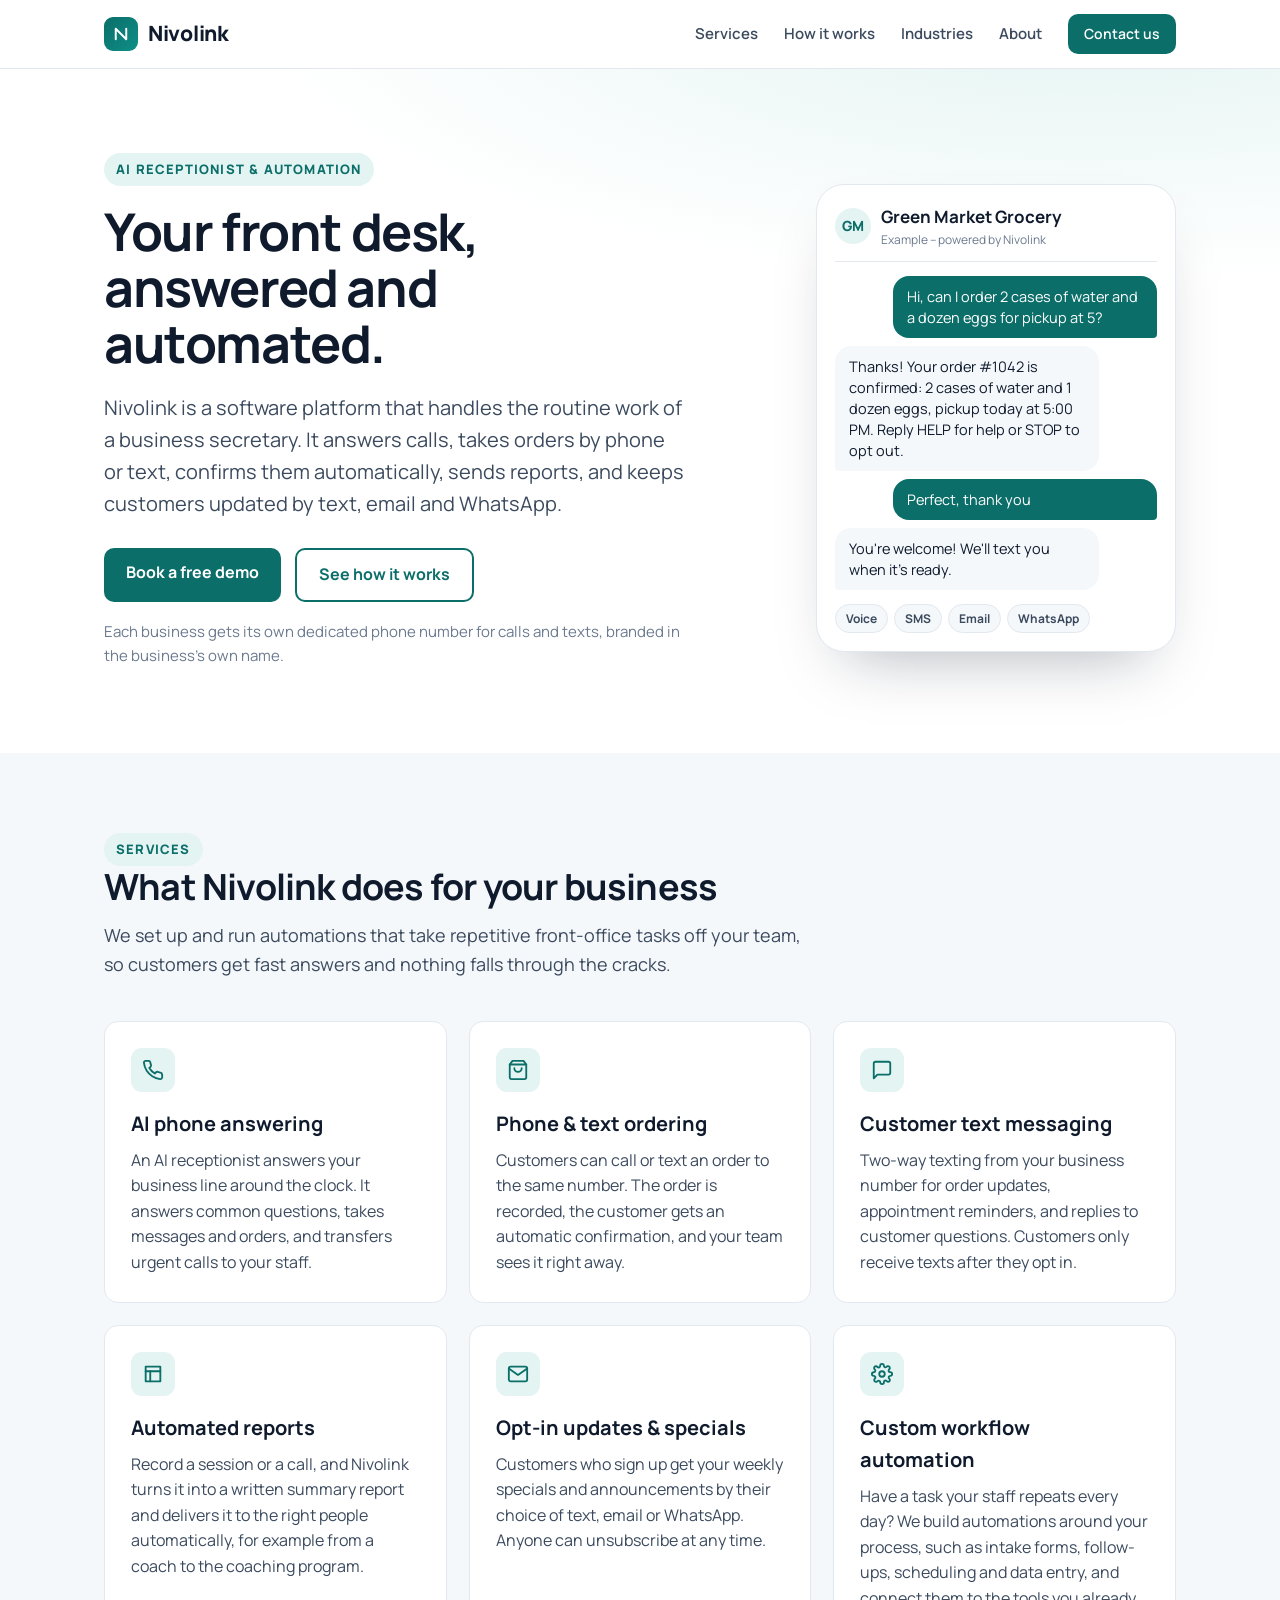
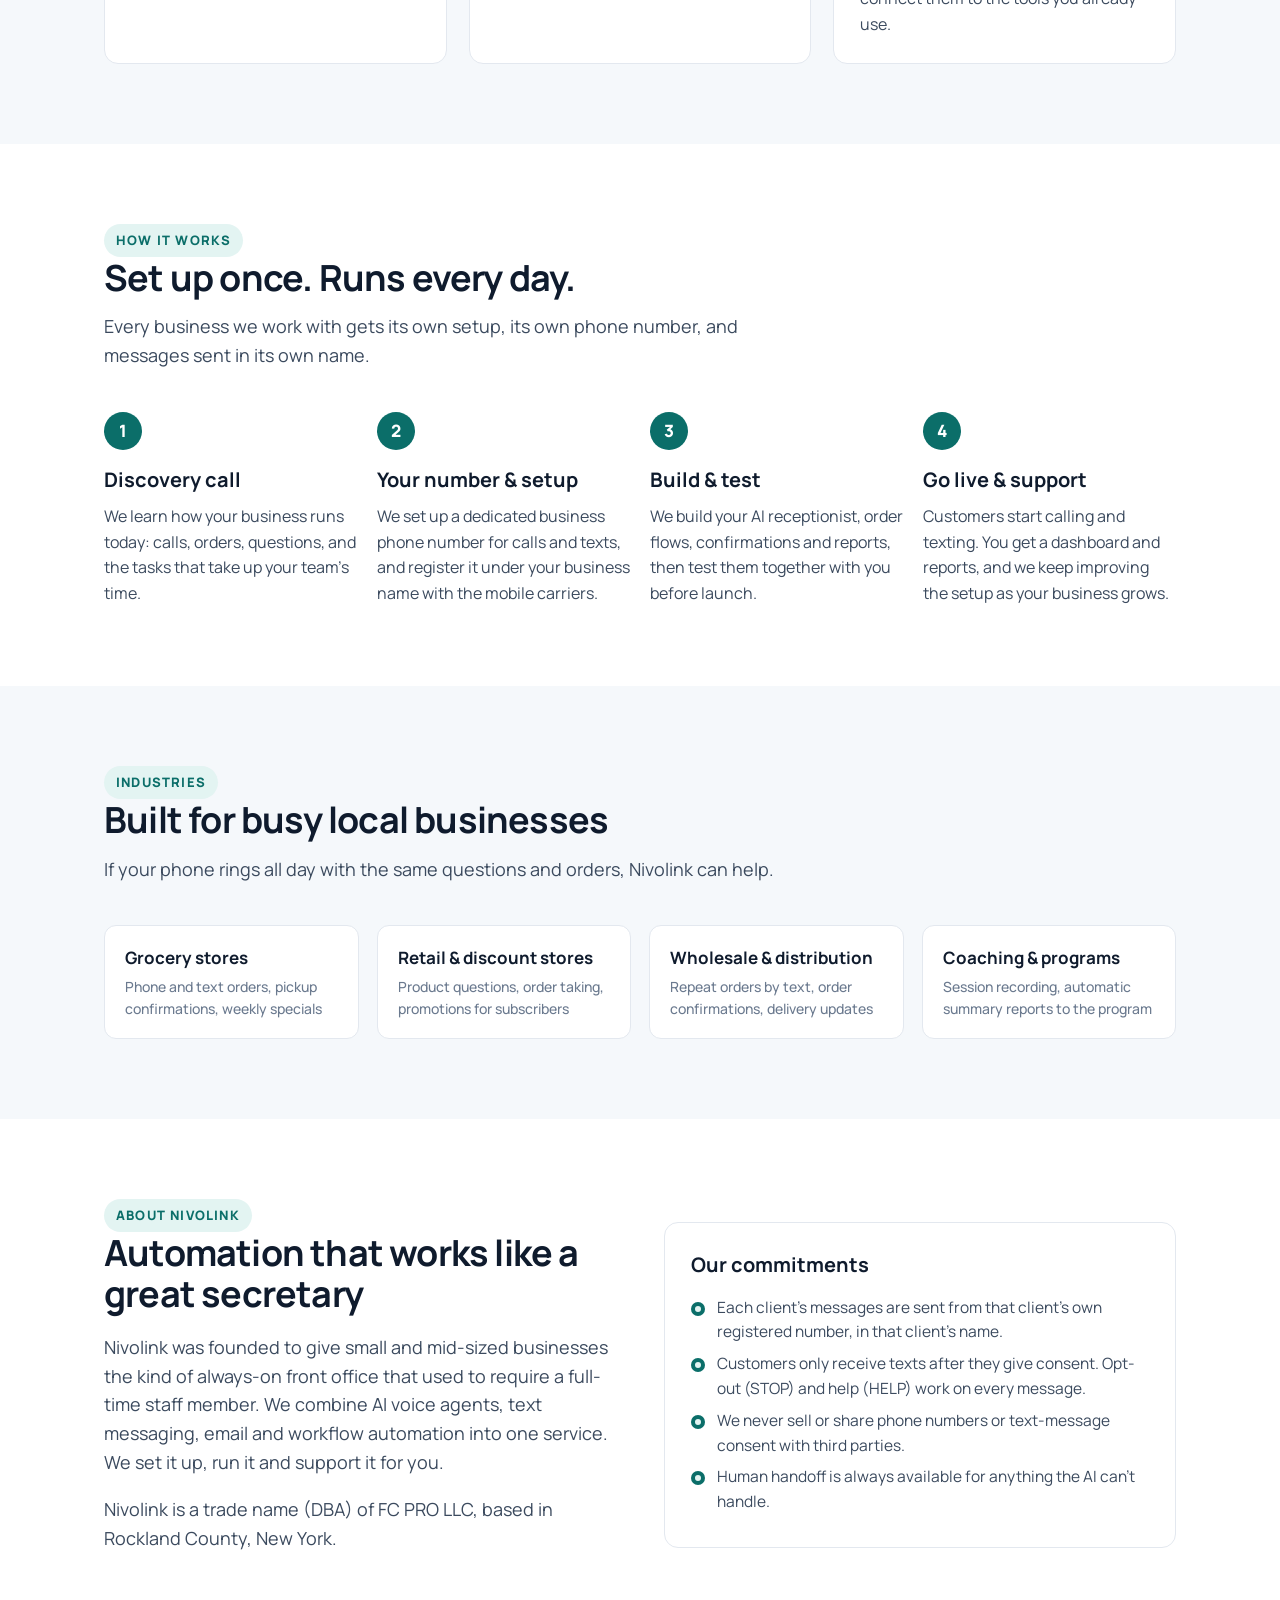
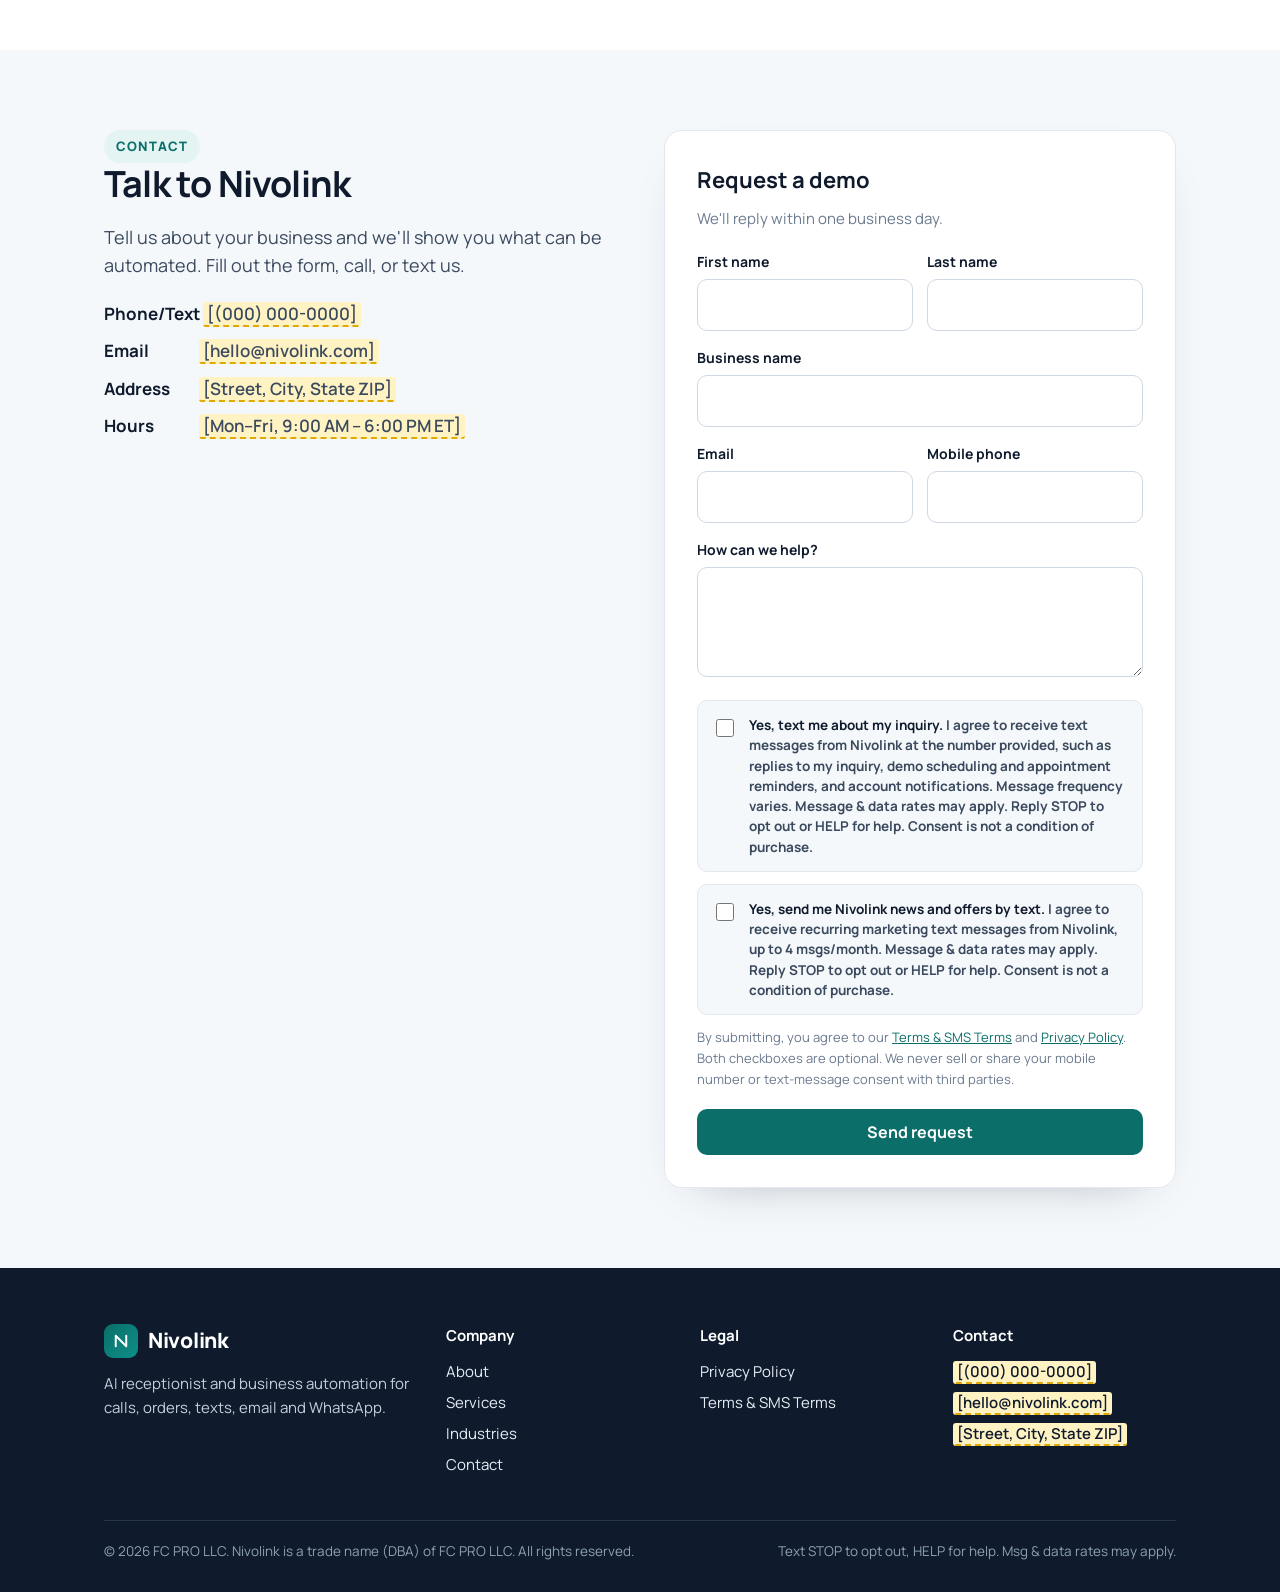
==== index.html @ d1e4249a "Add files via upload" ====
<!DOCTYPE html>
<html lang="en">
<head>
<meta charset="utf-8">
<meta name="viewport" content="width=device-width, initial-scale=1">
<title>Nivolink – AI Receptionist &amp; Business Automation</title>
<meta name="description" content="Nivolink gives businesses an AI receptionist and automation platform that answers calls, takes orders by phone and text, sends confirmations and reports, and delivers opt-in updates by SMS, email and WhatsApp.">
<link rel="preconnect" href="https://fonts.googleapis.com">
<link rel="preconnect" href="https://fonts.gstatic.com" crossorigin>
<link href="https://fonts.googleapis.com/css2?family=Manrope:wght@400;500;600;700;800&display=swap" rel="stylesheet">
<link rel="stylesheet" href="styles.css">
</head>
<body>

<header class="site">
  <div class="wrap">
    <a class="logo" href="index.html">
      <span class="logo-mark"><svg width="18" height="18" viewBox="0 0 24 24" fill="none" stroke="#fff" stroke-width="2.6" stroke-linecap="round" stroke-linejoin="round"><path d="M5 19V5l14 14V5"/></svg></span>
      Nivolink
    </a>
    <nav class="main">
      <a href="#services">Services</a>
      <a href="#how">How it works</a>
      <a href="#industries">Industries</a>
      <a href="#about">About</a>
      <a href="#contact" class="btn small">Contact us</a>
    </nav>
  </div>
</header>

<!-- HERO -->
<section class="hero">
  <div class="wrap hero-grid">
    <div>
      <span class="eyebrow">AI receptionist &amp; automation</span>
      <h1>Your front desk, answered and automated.</h1>
      <p class="lead">Nivolink is a software platform that handles the routine work of a business secretary. It answers calls, takes orders by phone or text, confirms them automatically, sends reports, and keeps customers updated by text, email and WhatsApp.</p>
      <div class="cta">
        <a href="#contact" class="btn">Book a free demo</a>
        <a href="#how" class="btn ghost">See how it works</a>
      </div>
      <p class="hero-note">Each business gets its own dedicated phone number for calls and texts, branded in the business's own name.</p>
    </div>
    <div class="phone" aria-label="Example of an automated order conversation">
      <div class="phone-top">
        <div class="avatar">GM</div>
        <div><b>Green Market Grocery</b><small>Example – powered by Nivolink</small></div>
      </div>
      <div class="bubble out">Hi, can I order 2 cases of water and a dozen eggs for pickup at 5?</div>
      <div class="bubble in">Thanks! Your order #1042 is confirmed: 2 cases of water and 1 dozen eggs, pickup today at 5:00 PM. Reply HELP for help or STOP to opt out.</div>
      <div class="bubble out">Perfect, thank you</div>
      <div class="bubble in">You're welcome! We'll text you when it's ready.</div>
      <div class="chan"><span>Voice</span><span>SMS</span><span>Email</span><span>WhatsApp</span></div>
    </div>
  </div>
</section>

<!-- SERVICES -->
<section id="services" class="soft">
  <div class="wrap">
    <div class="section-head">
      <span class="eyebrow">Services</span>
      <h2>What Nivolink does for your business</h2>
      <p>We set up and run automations that take repetitive front-office tasks off your team, so customers get fast answers and nothing falls through the cracks.</p>
    </div>
    <div class="grid-3">
      <div class="card">
        <div class="icon"><svg viewBox="0 0 24 24"><path d="M22 16.9v3a2 2 0 0 1-2.2 2 19.8 19.8 0 0 1-8.6-3.1 19.5 19.5 0 0 1-6-6A19.8 19.8 0 0 1 2.1 4.2 2 2 0 0 1 4.1 2h3a2 2 0 0 1 2 1.7c.1.9.4 1.8.7 2.7a2 2 0 0 1-.5 2.1L8 9.8a16 16 0 0 0 6 6l1.3-1.3a2 2 0 0 1 2.1-.4c.9.3 1.8.6 2.7.7a2 2 0 0 1 1.7 2z"/></svg></div>
        <h3>AI phone answering</h3>
        <p>An AI receptionist answers your business line around the clock. It answers common questions, takes messages and orders, and transfers urgent calls to your staff.</p>
      </div>
      <div class="card">
        <div class="icon"><svg viewBox="0 0 24 24"><path d="M6 2 3 6v14a2 2 0 0 0 2 2h14a2 2 0 0 0 2-2V6l-3-4z"/><path d="M3 6h18"/><path d="M16 10a4 4 0 0 1-8 0"/></svg></div>
        <h3>Phone &amp; text ordering</h3>
        <p>Customers can call or text an order to the same number. The order is recorded, the customer gets an automatic confirmation, and your team sees it right away.</p>
      </div>
      <div class="card">
        <div class="icon"><svg viewBox="0 0 24 24"><path d="M21 15a2 2 0 0 1-2 2H7l-4 4V5a2 2 0 0 1 2-2h14a2 2 0 0 1 2 2z"/></svg></div>
        <h3>Customer text messaging</h3>
        <p>Two-way texting from your business number for order updates, appointment reminders, and replies to customer questions. Customers only receive texts after they opt in.</p>
      </div>
      <div class="card">
        <div class="icon"><svg viewBox="0 0 24 24"><path d="M4 4h16v16H4z"/><path d="M4 9h16"/><path d="M9 20V9"/></svg></div>
        <h3>Automated reports</h3>
        <p>Record a session or a call, and Nivolink turns it into a written summary report and delivers it to the right people automatically, for example from a coach to the coaching program.</p>
      </div>
      <div class="card">
        <div class="icon"><svg viewBox="0 0 24 24"><path d="M4 4h16c1.1 0 2 .9 2 2v12c0 1.1-.9 2-2 2H4c-1.1 0-2-.9-2-2V6c0-1.1.9-2 2-2z"/><path d="m22 6-10 7L2 6"/></svg></div>
        <h3>Opt-in updates &amp; specials</h3>
        <p>Customers who sign up get your weekly specials and announcements by their choice of text, email or WhatsApp. Anyone can unsubscribe at any time.</p>
      </div>
      <div class="card">
        <div class="icon"><svg viewBox="0 0 24 24"><circle cx="12" cy="12" r="3"/><path d="M19.4 15a1.7 1.7 0 0 0 .3 1.8l.1.1a2 2 0 1 1-2.8 2.8l-.1-.1a1.7 1.7 0 0 0-1.8-.3 1.7 1.7 0 0 0-1 1.5V21a2 2 0 1 1-4 0v-.1a1.7 1.7 0 0 0-1.1-1.5 1.7 1.7 0 0 0-1.8.3l-.1.1a2 2 0 1 1-2.8-2.8l.1-.1a1.7 1.7 0 0 0 .3-1.8 1.7 1.7 0 0 0-1.5-1H3a2 2 0 1 1 0-4h.1a1.7 1.7 0 0 0 1.5-1.1 1.7 1.7 0 0 0-.3-1.8l-.1-.1a2 2 0 1 1 2.8-2.8l.1.1a1.7 1.7 0 0 0 1.8.3H9a1.7 1.7 0 0 0 1-1.5V3a2 2 0 1 1 4 0v.1a1.7 1.7 0 0 0 1 1.5 1.7 1.7 0 0 0 1.8-.3l.1-.1a2 2 0 1 1 2.8 2.8l-.1.1a1.7 1.7 0 0 0-.3 1.8V9a1.7 1.7 0 0 0 1.5 1H21a2 2 0 1 1 0 4h-.1a1.7 1.7 0 0 0-1.5 1z"/></svg></div>
        <h3>Custom workflow automation</h3>
        <p>Have a task your staff repeats every day? We build automations around your process, such as intake forms, follow-ups, scheduling and data entry, and connect them to the tools you already use.</p>
      </div>
    </div>
  </div>
</section>

<!-- HOW IT WORKS -->
<section id="how">
  <div class="wrap">
    <div class="section-head">
      <span class="eyebrow">How it works</span>
      <h2>Set up once. Runs every day.</h2>
      <p>Every business we work with gets its own setup, its own phone number, and messages sent in its own name.</p>
    </div>
    <div class="steps">
      <div class="step"><h3>Discovery call</h3><p>We learn how your business runs today: calls, orders, questions, and the tasks that take up your team's time.</p></div>
      <div class="step"><h3>Your number &amp; setup</h3><p>We set up a dedicated business phone number for calls and texts, and register it under your business name with the mobile carriers.</p></div>
      <div class="step"><h3>Build &amp; test</h3><p>We build your AI receptionist, order flows, confirmations and reports, then test them together with you before launch.</p></div>
      <div class="step"><h3>Go live &amp; support</h3><p>Customers start calling and texting. You get a dashboard and reports, and we keep improving the setup as your business grows.</p></div>
    </div>
  </div>
</section>

<!-- INDUSTRIES -->
<section id="industries" class="soft">
  <div class="wrap">
    <div class="section-head">
      <span class="eyebrow">Industries</span>
      <h2>Built for busy local businesses</h2>
      <p>If your phone rings all day with the same questions and orders, Nivolink can help.</p>
    </div>
    <div class="grid-4">
      <div class="tag">Grocery stores<small>Phone and text orders, pickup confirmations, weekly specials</small></div>
      <div class="tag">Retail &amp; discount stores<small>Product questions, order taking, promotions for subscribers</small></div>
      <div class="tag">Wholesale &amp; distribution<small>Repeat orders by text, order confirmations, delivery updates</small></div>
      <div class="tag">Coaching &amp; programs<small>Session recording, automatic summary reports to the program</small></div>
    </div>
  </div>
</section>

<!-- ABOUT -->
<section id="about">
  <div class="wrap grid-2" style="align-items:center;gap:48px">
    <div>
      <span class="eyebrow">About Nivolink</span>
      <h2>Automation that works like a great secretary</h2>
      <p style="color:var(--ink-2);font-size:18px">Nivolink was founded to give small and mid-sized businesses the kind of always-on front office that used to require a full-time staff member. We combine AI voice agents, text messaging, email and workflow automation into one service. We set it up, run it and support it for you.</p>
      <p style="color:var(--ink-2);font-size:18px">Nivolink is a trade name (DBA) of FC PRO LLC, based in Rockland County, New York.</p>
    </div>
    <div class="card">
      <h3>Our commitments</h3>
      <ul class="checks">
        <li>Each client's messages are sent from that client's own registered number, in that client's name.</li>
        <li>Customers only receive texts after they give consent. Opt-out (STOP) and help (HELP) work on every message.</li>
        <li>We never sell or share phone numbers or text-message consent with third parties.</li>
        <li>Human handoff is always available for anything the AI can't handle.</li>
      </ul>
    </div>
  </div>
</section>

<!-- CONTACT + SMS OPT-IN -->
<section id="contact" class="soft">
  <div class="wrap grid-2" style="gap:48px">
    <div>
      <span class="eyebrow">Contact</span>
      <h2>Talk to Nivolink</h2>
      <p style="color:var(--ink-2);font-size:18px">Tell us about your business and we'll show you what can be automated. Fill out the form, call, or text us.</p>
      <ul class="contact-list">
        <li><b>Phone/Text</b> <span class="ph">[(000) 000-0000]</span></li>
        <li><b>Email</b> <span class="ph">[hello@nivolink.com]</span></li>
        <li><b>Address</b> <span class="ph">[Street, City, State ZIP]</span></li>
        <li><b>Hours</b> <span class="ph">[Mon–Fri, 9:00 AM – 6:00 PM ET]</span></li>
      </ul>
    </div>

    <div class="form-box">
      <h3 style="font-size:22px">Request a demo</h3>
      <p style="color:var(--muted);margin:0 0 20px;font-size:15px">We'll reply within one business day.</p>
      <!-- Connect this form to your backend (e.g. Twilio/your CRM). Store: name, phone, email, both checkbox values, timestamp, IP and page URL as proof of consent. -->
      <form id="contact-form" novalidate>
        <div class="row-2">
          <div class="field"><label for="fname">First name</label><input id="fname" type="text" autocomplete="given-name" required></div>
          <div class="field"><label for="lname">Last name</label><input id="lname" type="text" autocomplete="family-name" required></div>
        </div>
        <div class="field"><label for="company">Business name</label><input id="company" type="text" autocomplete="organization"></div>
        <div class="row-2">
          <div class="field"><label for="email">Email</label><input id="email" type="email" autocomplete="email" required></div>
          <div class="field"><label for="phone">Mobile phone</label><input id="phone" type="tel" autocomplete="tel"></div>
        </div>
        <div class="field"><label for="msg">How can we help?</label><textarea id="msg"></textarea></div>

        <label class="consent">
          <input type="checkbox" id="sms-service" name="sms_service">
          <span><strong>Yes, text me about my inquiry.</strong> I agree to receive text messages from Nivolink at the number provided, such as replies to my inquiry, demo scheduling and appointment reminders, and account notifications. Message frequency varies. Message &amp; data rates may apply. Reply STOP to opt out or HELP for help. Consent is not a condition of purchase.</span>
        </label>
        <label class="consent">
          <input type="checkbox" id="sms-marketing" name="sms_marketing">
          <span><strong>Yes, send me Nivolink news and offers by text.</strong> I agree to receive recurring marketing text messages from Nivolink, up to 4 msgs/month. Message &amp; data rates may apply. Reply STOP to opt out or HELP for help. Consent is not a condition of purchase.</span>
        </label>

        <p class="fineprint">By submitting, you agree to our <a href="terms.html">Terms &amp; SMS Terms</a> and <a href="privacy.html">Privacy Policy</a>. Both checkboxes are optional. We never sell or share your mobile number or text-message consent with third parties.</p>
        <button class="btn" type="submit" style="width:100%;margin-top:6px">Send request</button>
        <div class="thanks" id="thanks">Thank you! We received your request and will be in touch within one business day.</div>
      </form>
    </div>
  </div>
</section>

<footer class="site">
  <div class="wrap">
    <div class="foot-grid">
      <div>
        <a class="logo" href="index.html" style="color:#fff">
          <span class="logo-mark"><svg width="18" height="18" viewBox="0 0 24 24" fill="none" stroke="#fff" stroke-width="2.6" stroke-linecap="round" stroke-linejoin="round"><path d="M5 19V5l14 14V5"/></svg></span>Nivolink</a>
        <p style="margin-top:14px">AI receptionist and business automation for calls, orders, texts, email and WhatsApp.</p>
      </div>
      <div><h4>Company</h4><ul><li><a href="#about">About</a></li><li><a href="#services">Services</a></li><li><a href="#industries">Industries</a></li><li><a href="#contact">Contact</a></li></ul></div>
      <div><h4>Legal</h4><ul><li><a href="privacy.html">Privacy Policy</a></li><li><a href="terms.html">Terms &amp; SMS Terms</a></li></ul></div>
      <div><h4>Contact</h4><ul><li><span class="ph">[(000) 000-0000]</span></li><li><span class="ph">[hello@nivolink.com]</span></li><li><span class="ph">[Street, City, State ZIP]</span></li></ul></div>
    </div>
    <div class="foot-bottom">
      <span>© 2026 FC PRO LLC. Nivolink is a trade name (DBA) of FC PRO LLC. All rights reserved.</span>
      <span>Text STOP to opt out, HELP for help. Msg &amp; data rates may apply.</span>
    </div>
  </div>
</footer>

<script>
document.getElementById('contact-form').addEventListener('submit', function(e){
  e.preventDefault();
  var f = this, ok = true;
  ['fname','lname','email'].forEach(function(id){
    var el = document.getElementById(id);
    if(!el.value.trim()){ el.style.borderColor = '#d64545'; ok = false; } else { el.style.borderColor = ''; }
  });
  var wantsSms = document.getElementById('sms-service').checked || document.getElementById('sms-marketing').checked;
  var phone = document.getElementById('phone');
  if(wantsSms && !phone.value.trim()){ phone.style.borderColor = '#d64545'; ok = false; } else { phone.style.borderColor = ''; }
  if(!ok) return;
  document.getElementById('thanks').style.display = 'block';
  f.querySelector('button[type=submit]').disabled = true;
});
</script>
</body>
</html>
---- styles.css ----
:root{
  --ink:#0f1b2d;
  --ink-2:#3b4a5e;
  --muted:#6b7a8f;
  --line:#e3e8ef;
  --bg:#ffffff;
  --bg-soft:#f5f8fb;
  --brand:#0b6e69;
  --brand-2:#0e8f88;
  --brand-soft:#e3f4f2;
  --accent:#f2a33a;
  --radius:14px;
  --max:1120px;
}
*{box-sizing:border-box}
html{scroll-behavior:smooth}
body{margin:0;font-family:"Manrope",system-ui,-apple-system,Segoe UI,Roboto,sans-serif;color:var(--ink);background:var(--bg);line-height:1.6;font-size:17px}
a{color:var(--brand)}
img{max-width:100%}
.wrap{max-width:var(--max);margin:0 auto;padding:0 24px}

/* placeholder marker – replace before going live */
.ph{background:#fff3c4;border-bottom:2px dashed #e0a800;padding:0 4px;border-radius:3px;font-weight:600}

/* header */
header.site{position:sticky;top:0;z-index:10;background:rgba(255,255,255,.94);backdrop-filter:blur(8px);border-bottom:1px solid var(--line)}
header.site .wrap{display:flex;align-items:center;justify-content:space-between;height:68px}
.logo{display:flex;align-items:center;gap:10px;text-decoration:none;color:var(--ink);font-weight:800;font-size:21px;letter-spacing:-.3px}
.logo-mark{width:34px;height:34px;border-radius:9px;background:linear-gradient(135deg,var(--brand),var(--brand-2));display:grid;place-items:center}
nav.main{display:flex;gap:26px;align-items:center}
nav.main a{color:var(--ink-2);text-decoration:none;font-weight:600;font-size:15px}
nav.main a:hover{color:var(--brand)}
.btn{display:inline-block;background:var(--brand);color:#fff!important;text-decoration:none;font-weight:700;padding:12px 22px;border-radius:10px;border:0;cursor:pointer;font-size:16px;font-family:inherit}
.btn:hover{background:var(--brand-2)}
.btn.ghost{background:transparent;color:var(--brand)!important;border:2px solid var(--brand)}
.btn.small{padding:9px 16px;font-size:14px}
@media(max-width:860px){nav.main a:not(.btn){display:none}}

/* hero */
.hero{padding:84px 0 70px;background:radial-gradient(1200px 400px at 85% -10%,var(--brand-soft),transparent 70%)}
.hero-grid{display:grid;grid-template-columns:1.15fr .85fr;gap:56px;align-items:center}
.eyebrow{display:inline-block;font-size:13px;font-weight:800;letter-spacing:1.2px;text-transform:uppercase;color:var(--brand);background:var(--brand-soft);padding:6px 12px;border-radius:999px}
h1{font-size:52px;line-height:1.08;letter-spacing:-1.4px;margin:18px 0 18px}
h2{font-size:36px;line-height:1.15;letter-spacing:-.8px;margin:0 0 14px}
h3{font-size:20px;margin:0 0 8px}
.lead{font-size:20px;color:var(--ink-2);max-width:580px}
.hero .cta{display:flex;gap:14px;flex-wrap:wrap;margin-top:28px}
.hero-note{margin-top:18px;color:var(--muted);font-size:15px}
@media(max-width:900px){.hero-grid{grid-template-columns:1fr}h1{font-size:38px}}

/* phone mock */
.phone{background:#fff;border:1px solid var(--line);border-radius:28px;padding:18px;box-shadow:0 30px 60px -30px rgba(15,27,45,.35);max-width:360px;margin-left:auto}
.phone-top{display:flex;align-items:center;gap:10px;padding-bottom:12px;border-bottom:1px solid var(--line);margin-bottom:14px}
.avatar{width:36px;height:36px;border-radius:50%;background:var(--brand-soft);display:grid;place-items:center;font-weight:800;color:var(--brand);font-size:14px}
.phone-top small{display:block;color:var(--muted);font-size:12px}
.bubble{max-width:82%;padding:10px 14px;border-radius:16px;font-size:14.5px;margin:8px 0;line-height:1.45}
.bubble.in{background:var(--bg-soft);border-bottom-left-radius:4px}
.bubble.out{background:var(--brand);color:#fff;margin-left:auto;border-bottom-right-radius:4px}
.chan{display:flex;gap:6px;margin-top:14px;flex-wrap:wrap}
.chan span{font-size:12px;font-weight:700;color:var(--ink-2);background:var(--bg-soft);border:1px solid var(--line);padding:4px 10px;border-radius:999px}

/* sections */
section{padding:80px 0}
section.soft{background:var(--bg-soft)}
.section-head{max-width:700px;margin-bottom:42px}
.section-head p{color:var(--ink-2);font-size:18px;margin:0}
.grid-3{display:grid;grid-template-columns:repeat(3,1fr);gap:22px}
.grid-2{display:grid;grid-template-columns:repeat(2,1fr);gap:22px}
.grid-4{display:grid;grid-template-columns:repeat(4,1fr);gap:18px}
@media(max-width:900px){.grid-3,.grid-2,.grid-4{grid-template-columns:1fr}}
.card{background:#fff;border:1px solid var(--line);border-radius:var(--radius);padding:26px}
.card p{color:var(--ink-2);margin:0;font-size:16px}
.icon{width:44px;height:44px;border-radius:11px;background:var(--brand-soft);display:grid;place-items:center;margin-bottom:16px}
.icon svg{width:22px;height:22px;stroke:var(--brand);fill:none;stroke-width:2;stroke-linecap:round;stroke-linejoin:round}
ul.checks{list-style:none;padding:0;margin:14px 0 0}
ul.checks li{padding-left:26px;position:relative;margin:7px 0;color:var(--ink-2);font-size:15.5px}
ul.checks li::before{content:"";position:absolute;left:0;top:7px;width:14px;height:14px;border-radius:50%;background:var(--brand-soft);box-shadow:inset 0 0 0 4px var(--brand)}

/* steps */
.steps{counter-reset:s;display:grid;grid-template-columns:repeat(4,1fr);gap:20px}
.step{position:relative;padding-top:52px}
.step::before{counter-increment:s;content:counter(s);position:absolute;top:0;left:0;width:38px;height:38px;border-radius:50%;background:var(--brand);color:#fff;font-weight:800;display:grid;place-items:center}
.step p{color:var(--ink-2);margin:0;font-size:16px}
@media(max-width:900px){.steps{grid-template-columns:1fr 1fr}}

/* industries */
.tag{background:#fff;border:1px solid var(--line);border-radius:12px;padding:18px 20px;font-weight:700}
.tag small{display:block;font-weight:500;color:var(--muted);font-size:14px;margin-top:4px}

/* forms */
.form-box{background:#fff;border:1px solid var(--line);border-radius:18px;padding:32px;box-shadow:0 20px 50px -35px rgba(15,27,45,.4)}
label{display:block;font-weight:700;font-size:14px;margin:0 0 6px}
input[type=text],input[type=tel],input[type=email],textarea,select{width:100%;padding:12px 14px;border:1px solid #cfd8e3;border-radius:10px;font:inherit;font-size:16px;background:#fff}
textarea{min-height:110px;resize:vertical}
.field{margin-bottom:16px}
.row-2{display:grid;grid-template-columns:1fr 1fr;gap:14px}
@media(max-width:640px){.row-2{grid-template-columns:1fr}}
.consent{display:flex;gap:12px;align-items:flex-start;background:var(--bg-soft);border:1px solid var(--line);border-radius:10px;padding:14px;margin-bottom:12px}
.consent input{margin-top:4px;width:18px;height:18px;flex:0 0 auto;accent-color:var(--brand)}
.consent span{font-size:13.5px;color:var(--ink-2);line-height:1.5}
.consent strong{color:var(--ink)}
.fineprint{font-size:13px;color:var(--muted);margin-top:12px}
.thanks{display:none;background:var(--brand-soft);border:1px solid #b9e3df;color:var(--ink);padding:16px;border-radius:10px;margin-top:14px;font-weight:600}

/* contact strip */
.contact-list{list-style:none;padding:0;margin:20px 0 0}
.contact-list li{margin:10px 0;color:var(--ink-2)}
.contact-list b{display:inline-block;min-width:92px;color:var(--ink)}

/* legal pages */
.legal{padding:60px 0 80px}
.legal .wrap{max-width:820px}
.legal h1{font-size:40px}
.legal h2{font-size:24px;margin-top:38px}
.legal p,.legal li{color:var(--ink-2)}
.legal .updated{color:var(--muted);font-size:15px}
.callout{background:var(--brand-soft);border-left:4px solid var(--brand);padding:16px 18px;border-radius:8px;color:var(--ink);margin:18px 0}

/* footer */
footer.site{background:var(--ink);color:#c5cfdb;padding:56px 0 30px;font-size:15px}
footer.site a{color:#e6edf5;text-decoration:none}
footer.site a:hover{text-decoration:underline}
.foot-grid{display:grid;grid-template-columns:1.4fr 1fr 1fr 1fr;gap:30px}
footer.site h4{color:#fff;margin:0 0 12px;font-size:15px}
footer.site ul{list-style:none;padding:0;margin:0}
footer.site li{margin:7px 0}
.foot-bottom{border-top:1px solid #24344a;margin-top:36px;padding-top:20px;display:flex;justify-content:space-between;flex-wrap:wrap;gap:10px;font-size:13.5px;color:#8fa0b5}
footer.site .ph{color:var(--ink)}
@media(max-width:900px){.foot-grid{grid-template-columns:1fr 1fr}}
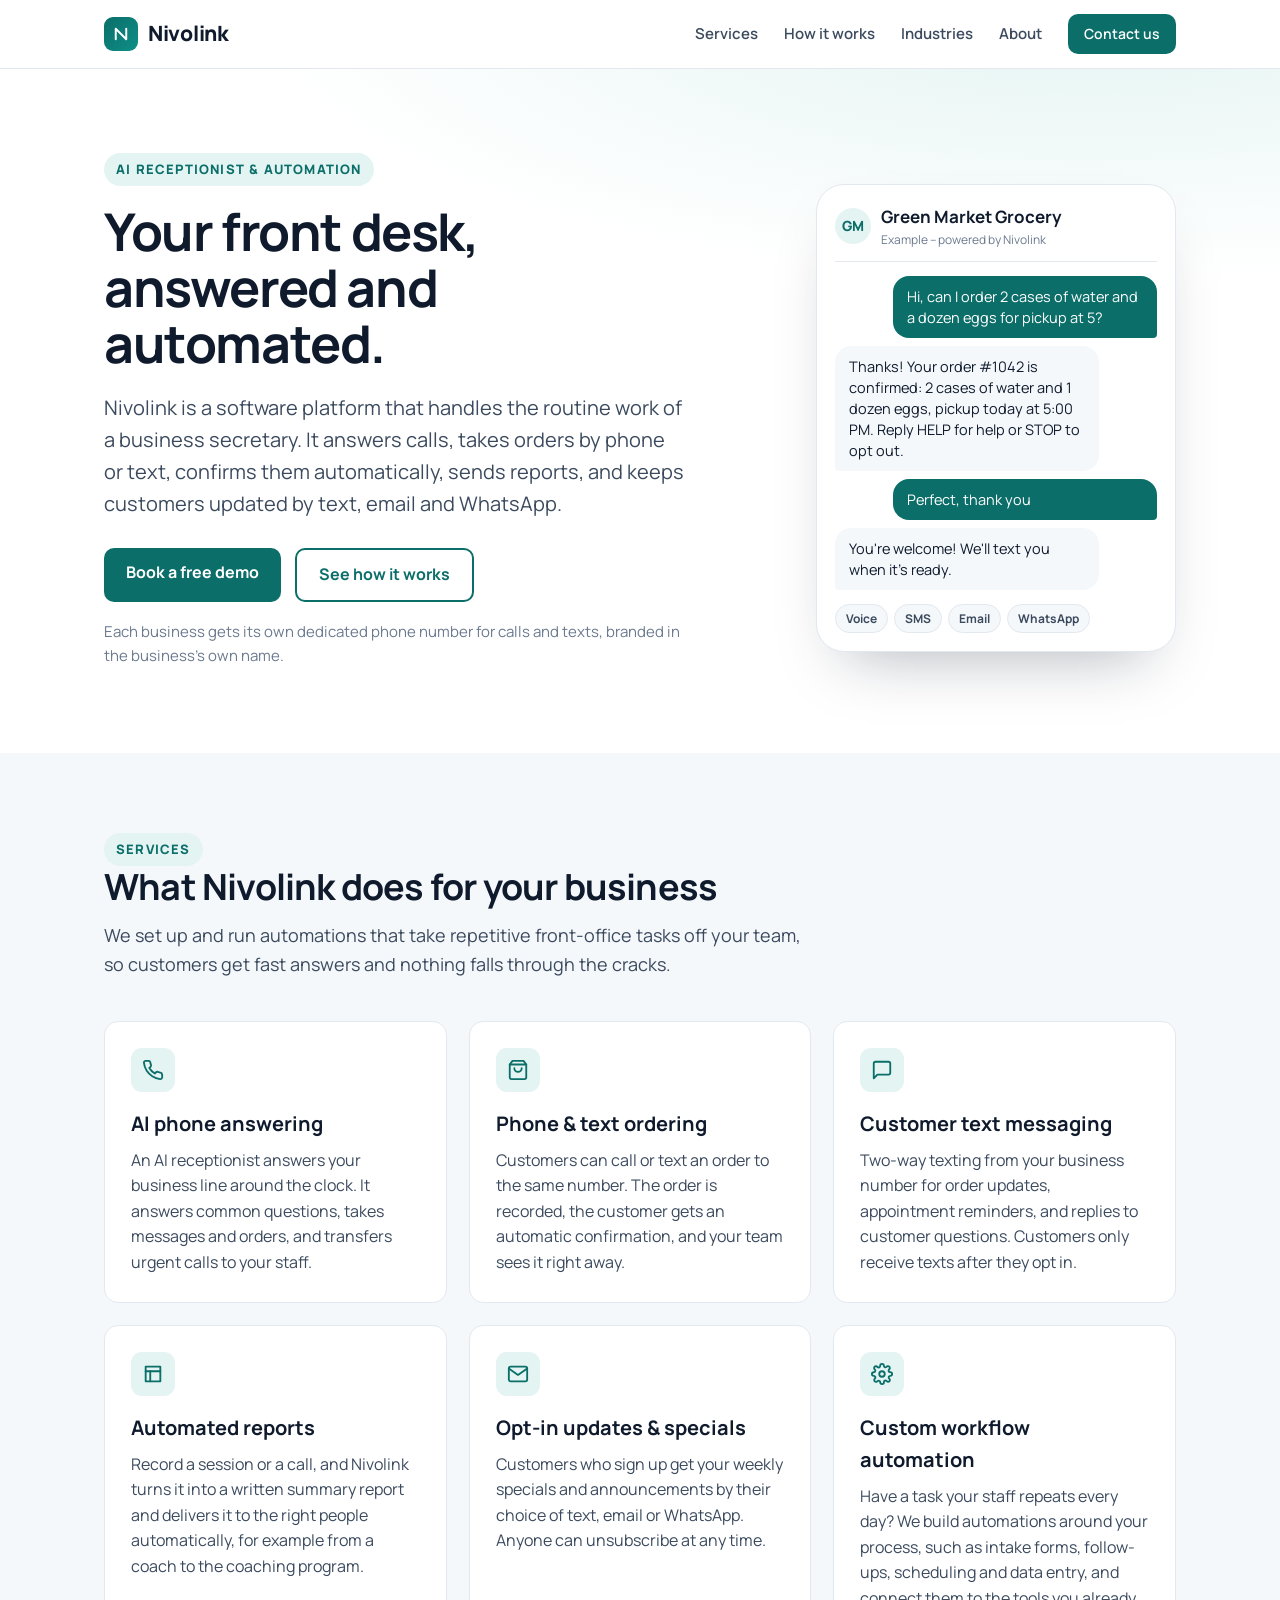
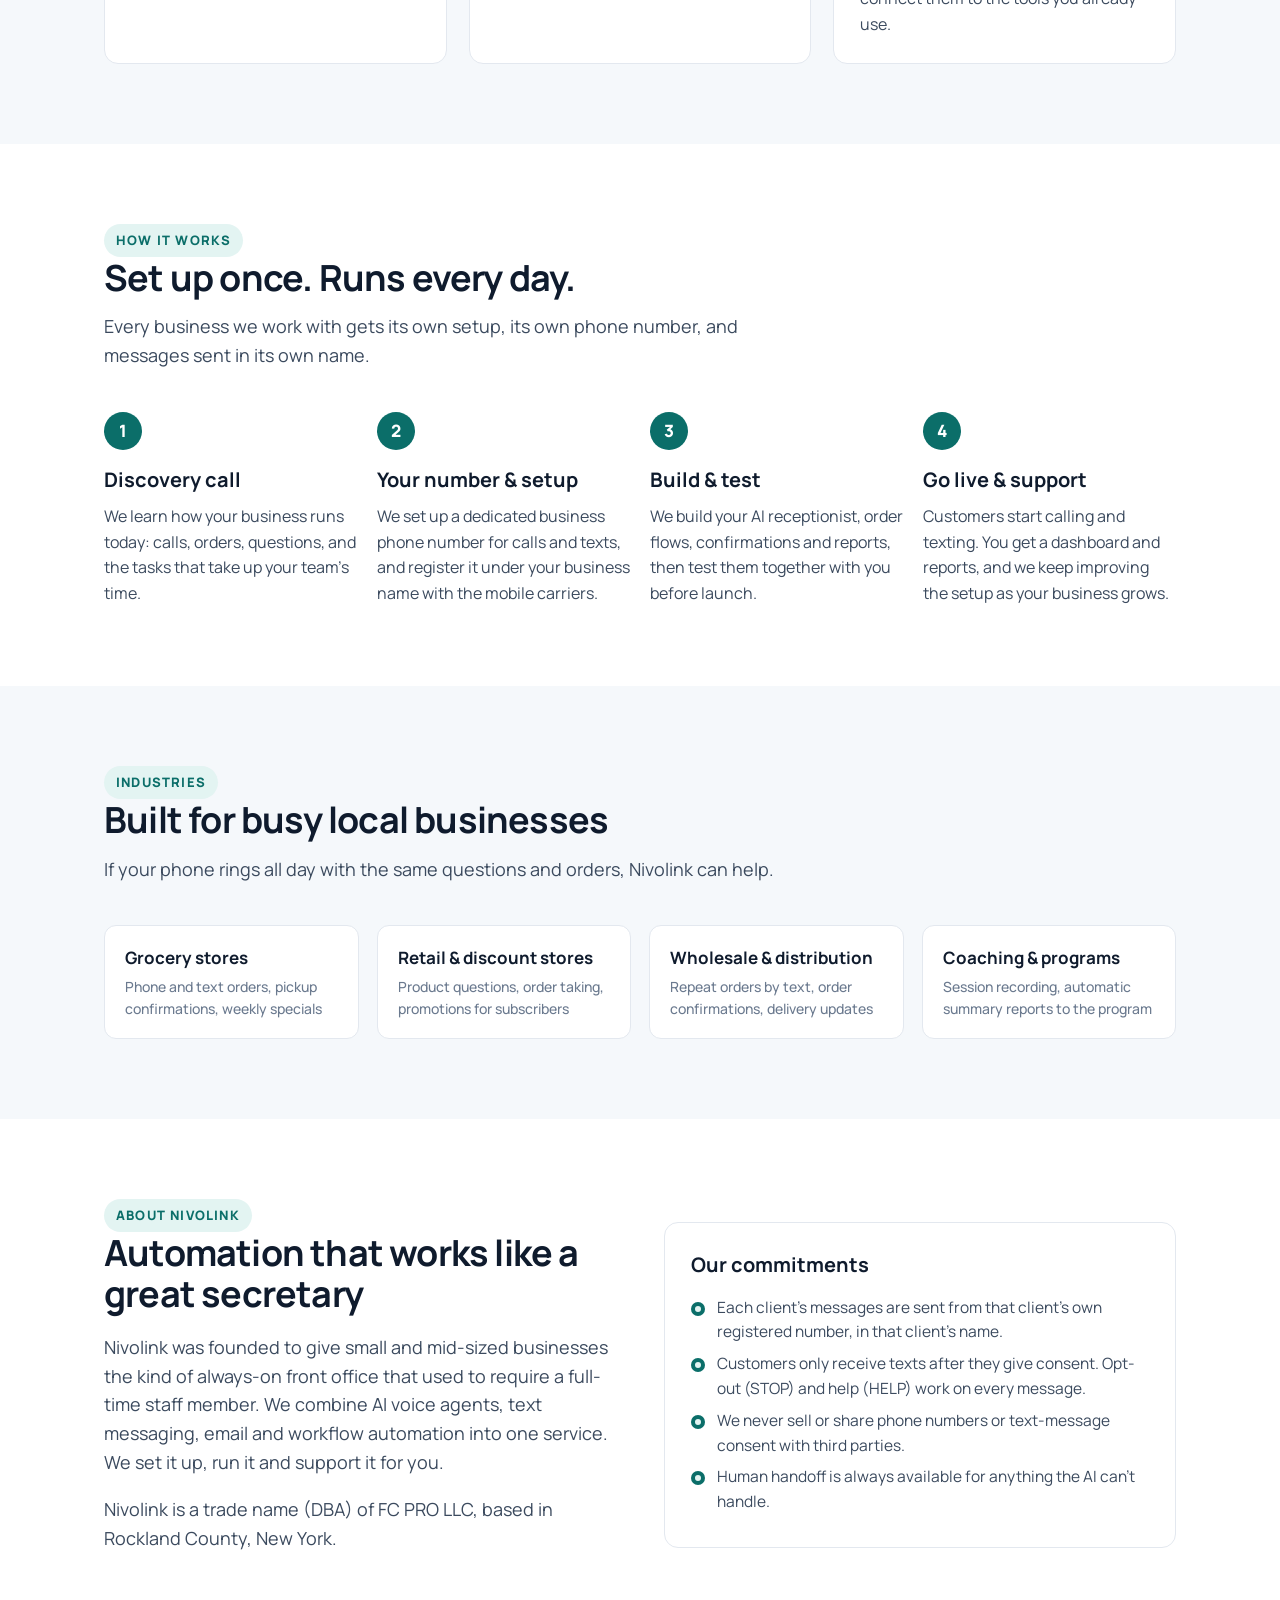
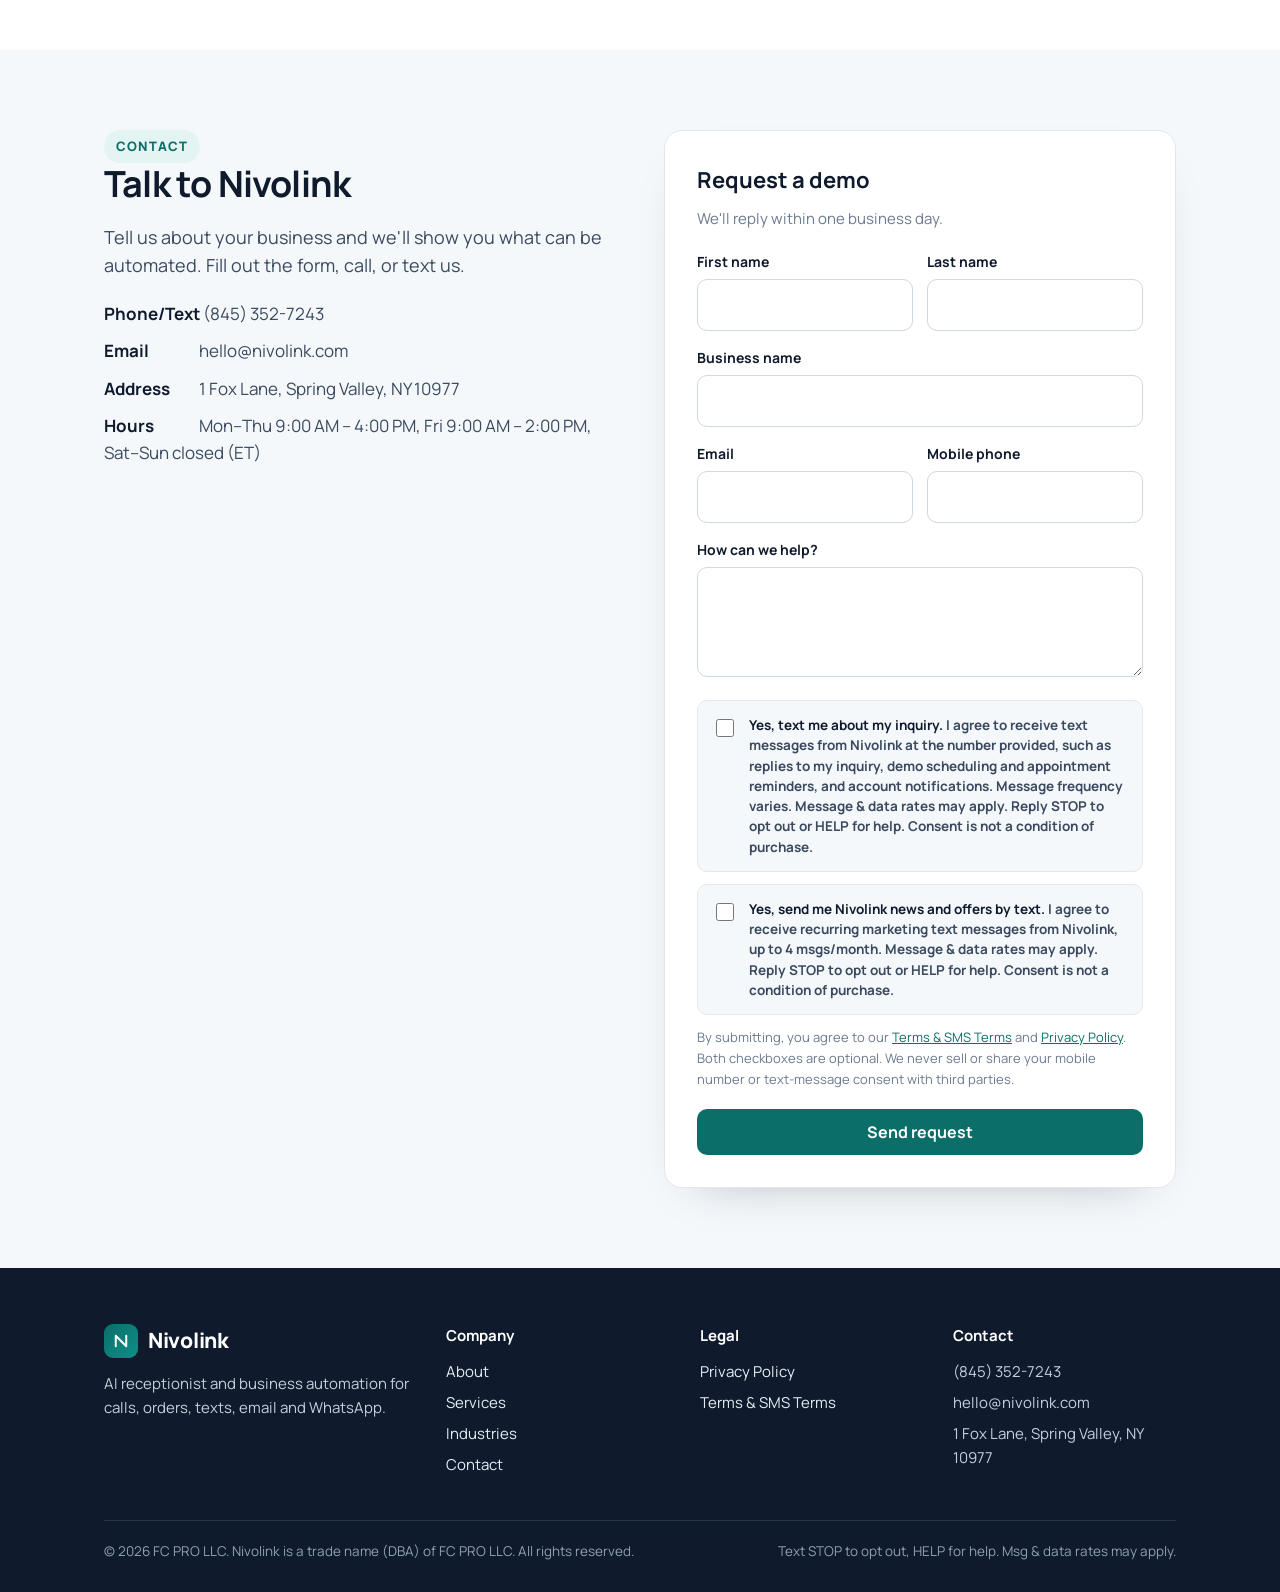
==== commit 56e42847: "Fill in business address, phone, email and hours Co-Authored-By: Claude Opus 5.5 <noreply@anthropic." ====
--- a/index.html
+++ b/index.html
@@ -161,10 +161,10 @@
       <h2>Talk to Nivolink</h2>
       <p style="color:var(--ink-2);font-size:18px">Tell us about your business and we'll show you what can be automated. Fill out the form, call, or text us.</p>
       <ul class="contact-list">
-        <li><b>Phone/Text</b> <span class="ph">[(000) 000-0000]</span></li>
-        <li><b>Email</b> <span class="ph">[hello@nivolink.com]</span></li>
-        <li><b>Address</b> <span class="ph">[Street, City, State ZIP]</span></li>
-        <li><b>Hours</b> <span class="ph">[Mon–Fri, 9:00 AM – 6:00 PM ET]</span></li>
+        <li><b>Phone/Text</b> (845) 352-7243</li>
+        <li><b>Email</b> hello@nivolink.com</li>
+        <li><b>Address</b> 1 Fox Lane, Spring Valley, NY 10977</li>
+        <li><b>Hours</b> Mon–Thu 9:00 AM – 4:00 PM, Fri 9:00 AM – 2:00 PM, Sat–Sun closed (ET)</li>
       </ul>
     </div>
 
@@ -211,7 +211,7 @@
       </div>
       <div><h4>Company</h4><ul><li><a href="#about">About</a></li><li><a href="#services">Services</a></li><li><a href="#industries">Industries</a></li><li><a href="#contact">Contact</a></li></ul></div>
       <div><h4>Legal</h4><ul><li><a href="privacy.html">Privacy Policy</a></li><li><a href="terms.html">Terms &amp; SMS Terms</a></li></ul></div>
-      <div><h4>Contact</h4><ul><li><span class="ph">[(000) 000-0000]</span></li><li><span class="ph">[hello@nivolink.com]</span></li><li><span class="ph">[Street, City, State ZIP]</span></li></ul></div>
+      <div><h4>Contact</h4><ul><li>(845) 352-7243</li><li>hello@nivolink.com</li><li>1 Fox Lane, Spring Valley, NY 10977</li></ul></div>
     </div>
     <div class="foot-bottom">
       <span>© 2026 FC PRO LLC. Nivolink is a trade name (DBA) of FC PRO LLC. All rights reserved.</span>
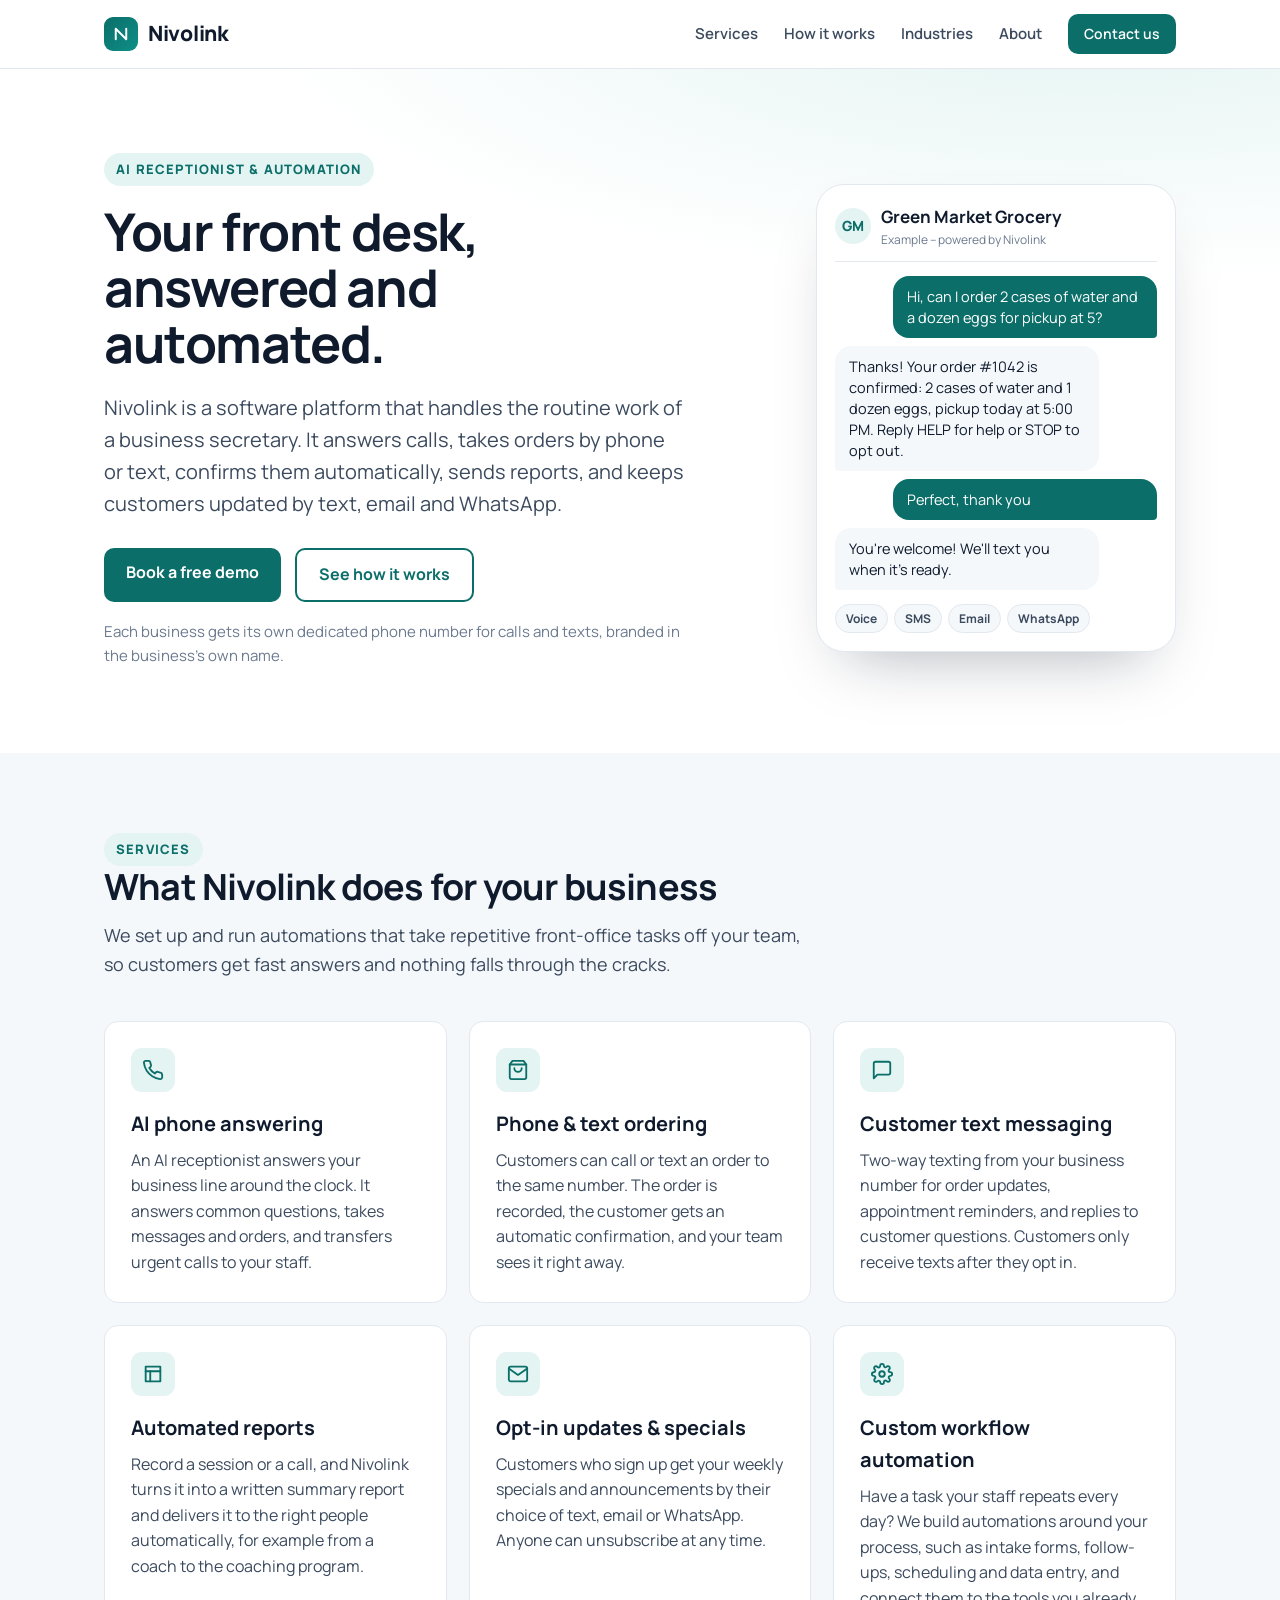
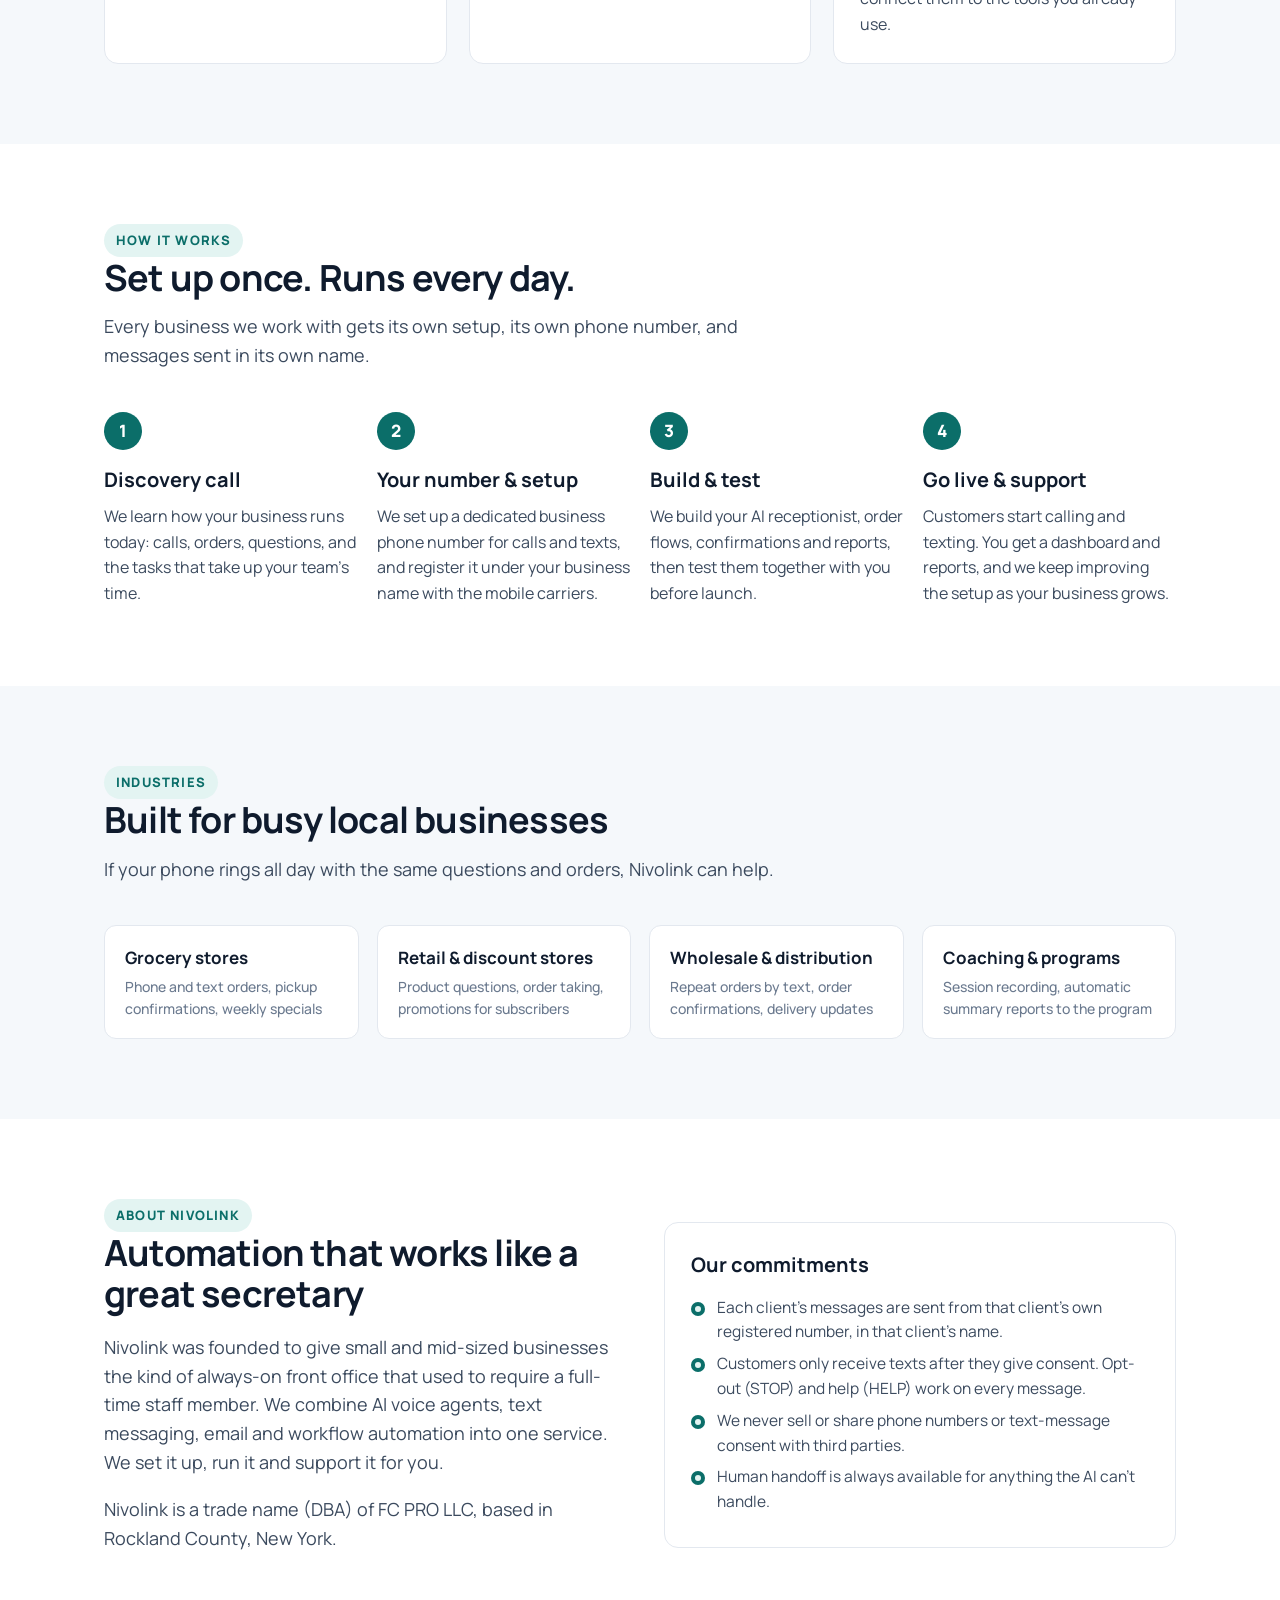
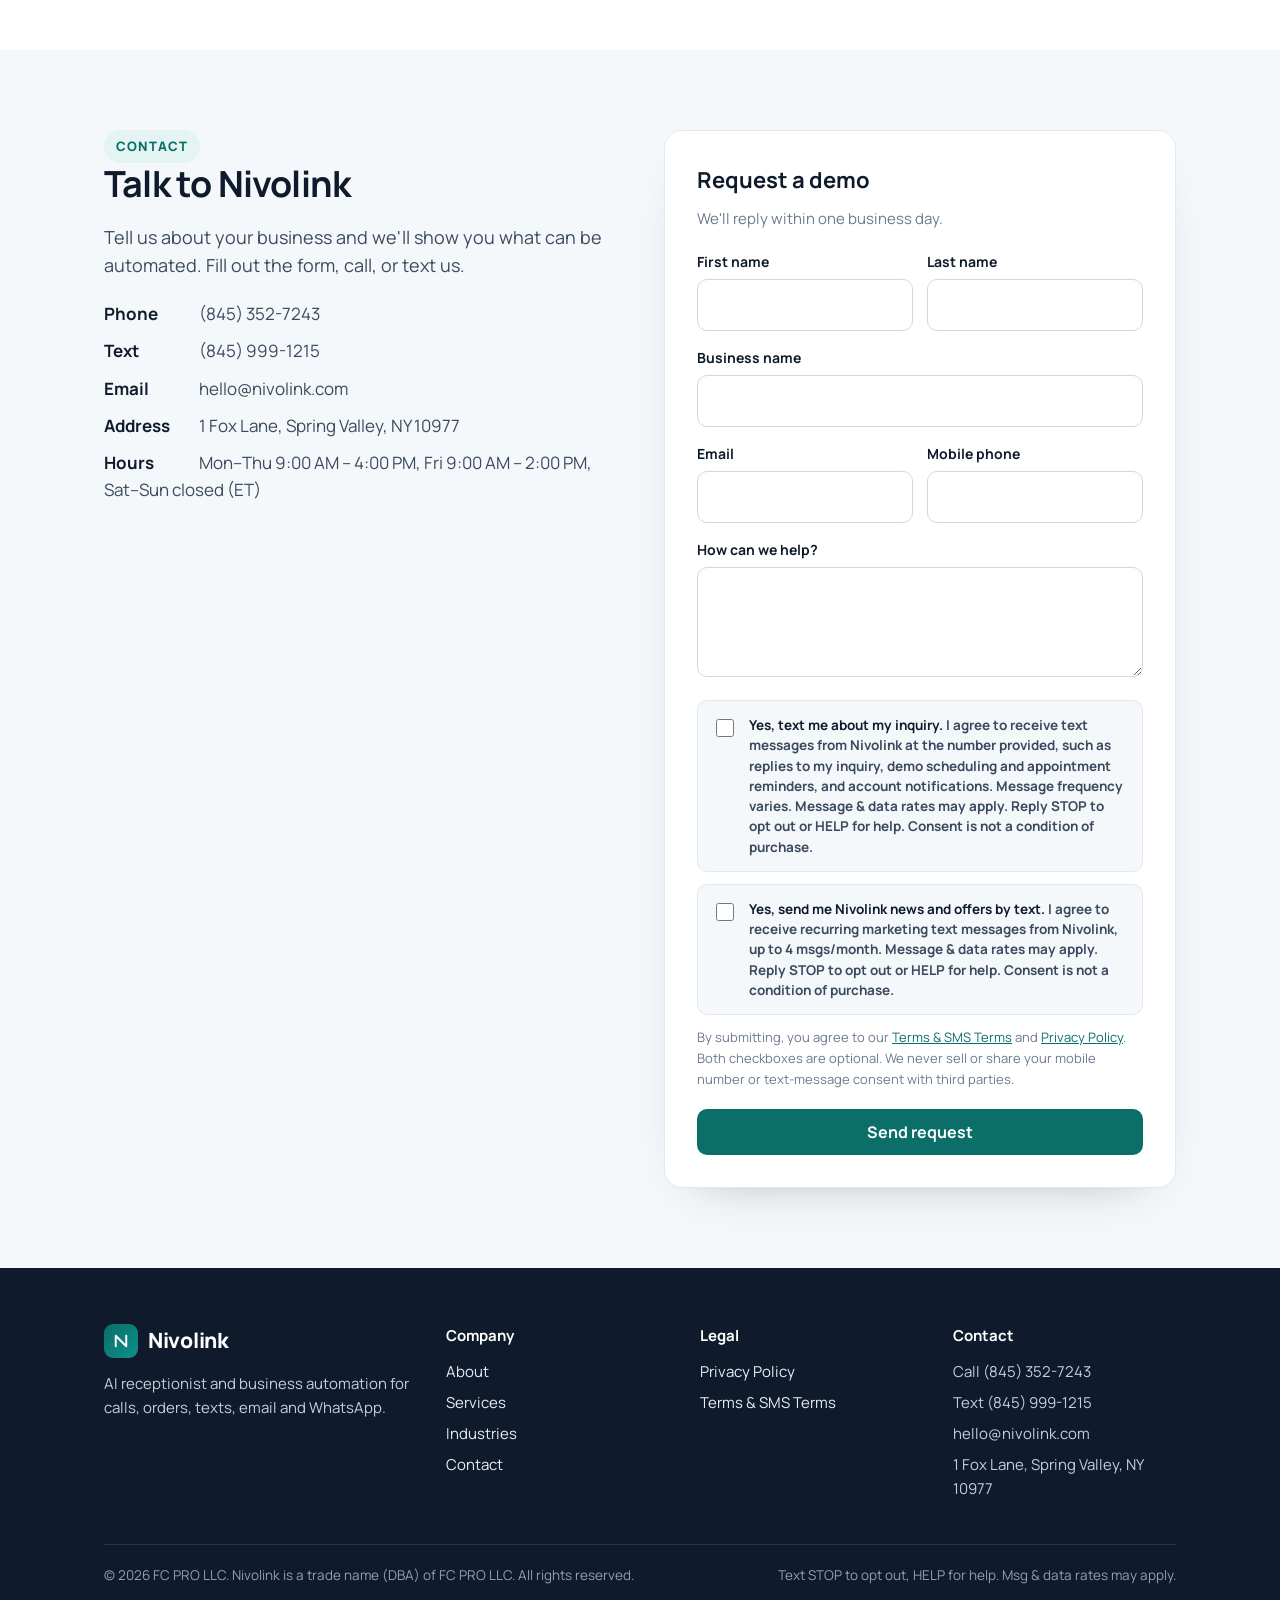
==== commit 40040c37: "Add Nivolink texting number (845) 999-1215 to site and SMS terms Co-Authored-By: Claude Opus 5.5 <no" ====
--- a/index.html
+++ b/index.html
@@ -161,7 +161,8 @@
       <h2>Talk to Nivolink</h2>
       <p style="color:var(--ink-2);font-size:18px">Tell us about your business and we'll show you what can be automated. Fill out the form, call, or text us.</p>
       <ul class="contact-list">
-        <li><b>Phone/Text</b> (845) 352-7243</li>
+        <li><b>Phone</b> (845) 352-7243</li>
+        <li><b>Text</b> (845) 999-1215</li>
         <li><b>Email</b> hello@nivolink.com</li>
         <li><b>Address</b> 1 Fox Lane, Spring Valley, NY 10977</li>
         <li><b>Hours</b> Mon–Thu 9:00 AM – 4:00 PM, Fri 9:00 AM – 2:00 PM, Sat–Sun closed (ET)</li>
@@ -171,7 +172,7 @@
     <div class="form-box">
       <h3 style="font-size:22px">Request a demo</h3>
       <p style="color:var(--muted);margin:0 0 20px;font-size:15px">We'll reply within one business day.</p>
-      <!-- Connect this form to your backend (e.g. Twilio/your CRM). Store: name, phone, email, both checkbox values, timestamp, IP and page URL as proof of consent. -->
+      <!-- Submissions are saved to Supabase (table public.website_signups, insert-only) as proof of consent. -->
       <form id="contact-form" novalidate>
         <div class="row-2">
           <div class="field"><label for="fname">First name</label><input id="fname" type="text" autocomplete="given-name" required></div>
@@ -183,6 +184,7 @@
           <div class="field"><label for="phone">Mobile phone</label><input id="phone" type="tel" autocomplete="tel"></div>
         </div>
         <div class="field"><label for="msg">How can we help?</label><textarea id="msg"></textarea></div>
+        <div style="position:absolute;left:-9999px" aria-hidden="true"><label for="website">Website</label><input id="website" type="text" tabindex="-1" autocomplete="off"></div>
 
         <label class="consent">
           <input type="checkbox" id="sms-service" name="sms_service">
@@ -196,6 +198,7 @@
         <p class="fineprint">By submitting, you agree to our <a href="terms.html">Terms &amp; SMS Terms</a> and <a href="privacy.html">Privacy Policy</a>. Both checkboxes are optional. We never sell or share your mobile number or text-message consent with third parties.</p>
         <button class="btn" type="submit" style="width:100%;margin-top:6px">Send request</button>
         <div class="thanks" id="thanks">Thank you! We received your request and will be in touch within one business day.</div>
+        <div class="thanks" id="form-error" style="background:#fdecec;border-color:#f3c2c2">Sorry, something went wrong. Please try again, or email hello@nivolink.com or call (845) 352-7243.</div>
       </form>
     </div>
   </div>
@@ -211,7 +214,7 @@
       </div>
       <div><h4>Company</h4><ul><li><a href="#about">About</a></li><li><a href="#services">Services</a></li><li><a href="#industries">Industries</a></li><li><a href="#contact">Contact</a></li></ul></div>
       <div><h4>Legal</h4><ul><li><a href="privacy.html">Privacy Policy</a></li><li><a href="terms.html">Terms &amp; SMS Terms</a></li></ul></div>
-      <div><h4>Contact</h4><ul><li>(845) 352-7243</li><li>hello@nivolink.com</li><li>1 Fox Lane, Spring Valley, NY 10977</li></ul></div>
+      <div><h4>Contact</h4><ul><li>Call (845) 352-7243</li><li>Text (845) 999-1215</li><li>hello@nivolink.com</li><li>1 Fox Lane, Spring Valley, NY 10977</li></ul></div>
     </div>
     <div class="foot-bottom">
       <span>© 2026 FC PRO LLC. Nivolink is a trade name (DBA) of FC PRO LLC. All rights reserved.</span>
@@ -221,20 +224,51 @@
 </footer>
 
 <script>
-document.getElementById('contact-form').addEventListener('submit', function(e){
-  e.preventDefault();
-  var f = this, ok = true;
-  ['fname','lname','email'].forEach(function(id){
-    var el = document.getElementById(id);
-    if(!el.value.trim()){ el.style.borderColor = '#d64545'; ok = false; } else { el.style.borderColor = ''; }
+(function(){
+  var SUPABASE_URL = 'https://uorbgfuohgfvgbcfzjcj.supabase.co';
+  var SUPABASE_KEY = 'sb_publishable_2wB9CoiVDV1fwRX2p_sIQg_JZufGUUs'; // public, insert-only via RLS
+  var form = document.getElementById('contact-form');
+  function $(id){ return document.getElementById(id); }
+  function val(id){ return $(id).value.trim(); }
+  function consentText(id){ return $(id).parentNode.querySelector('span').innerText.trim(); }
+  form.addEventListener('submit', function(e){
+    e.preventDefault();
+    var ok = true;
+    ['fname','lname','email'].forEach(function(id){
+      var el = $(id);
+      if(!el.value.trim()){ el.style.borderColor = '#d64545'; ok = false; } else { el.style.borderColor = ''; }
+    });
+    var svc = $('sms-service').checked, mkt = $('sms-marketing').checked;
+    var phone = $('phone');
+    if((svc || mkt) && !phone.value.trim()){ phone.style.borderColor = '#d64545'; ok = false; } else { phone.style.borderColor = ''; }
+    if(!ok) return;
+    var btn = form.querySelector('button[type=submit]');
+    $('form-error').style.display = 'none';
+    if(val('website')){ $('thanks').style.display = 'block'; btn.disabled = true; return; } // spam bot
+    var consent = [];
+    if(svc) consent.push(consentText('sms-service'));
+    if(mkt) consent.push(consentText('sms-marketing'));
+    var row = {
+      source: 'nivolink.com', form: 'contact',
+      first_name: val('fname'), last_name: val('lname'), company: val('company') || null,
+      email: val('email'), phone: val('phone') || null, message: val('msg') || null,
+      sms_service_consent: svc, sms_marketing_consent: mkt,
+      consent_text: consent.length ? consent.join('\n\n') : null,
+      page_url: location.href.slice(0,500), user_agent: navigator.userAgent.slice(0,500)
+    };
+    btn.disabled = true; btn.textContent = 'Sending...';
+    fetch(SUPABASE_URL + '/rest/v1/website_signups', {
+      method: 'POST',
+      headers: { 'apikey': SUPABASE_KEY, 'Content-Type': 'application/json', 'Prefer': 'return=minimal' },
+      body: JSON.stringify(row)
+    }).then(function(r){
+      if(!r.ok) throw new Error('HTTP ' + r.status);
+      $('thanks').style.display = 'block'; btn.textContent = 'Sent';
+    }).catch(function(){
+      $('form-error').style.display = 'block'; btn.disabled = false; btn.textContent = 'Send request';
+    });
   });
-  var wantsSms = document.getElementById('sms-service').checked || document.getElementById('sms-marketing').checked;
-  var phone = document.getElementById('phone');
-  if(wantsSms && !phone.value.trim()){ phone.style.borderColor = '#d64545'; ok = false; } else { phone.style.borderColor = ''; }
-  if(!ok) return;
-  document.getElementById('thanks').style.display = 'block';
-  f.querySelector('button[type=submit]').disabled = true;
-});
+})();
 </script>
 </body>
 </html>
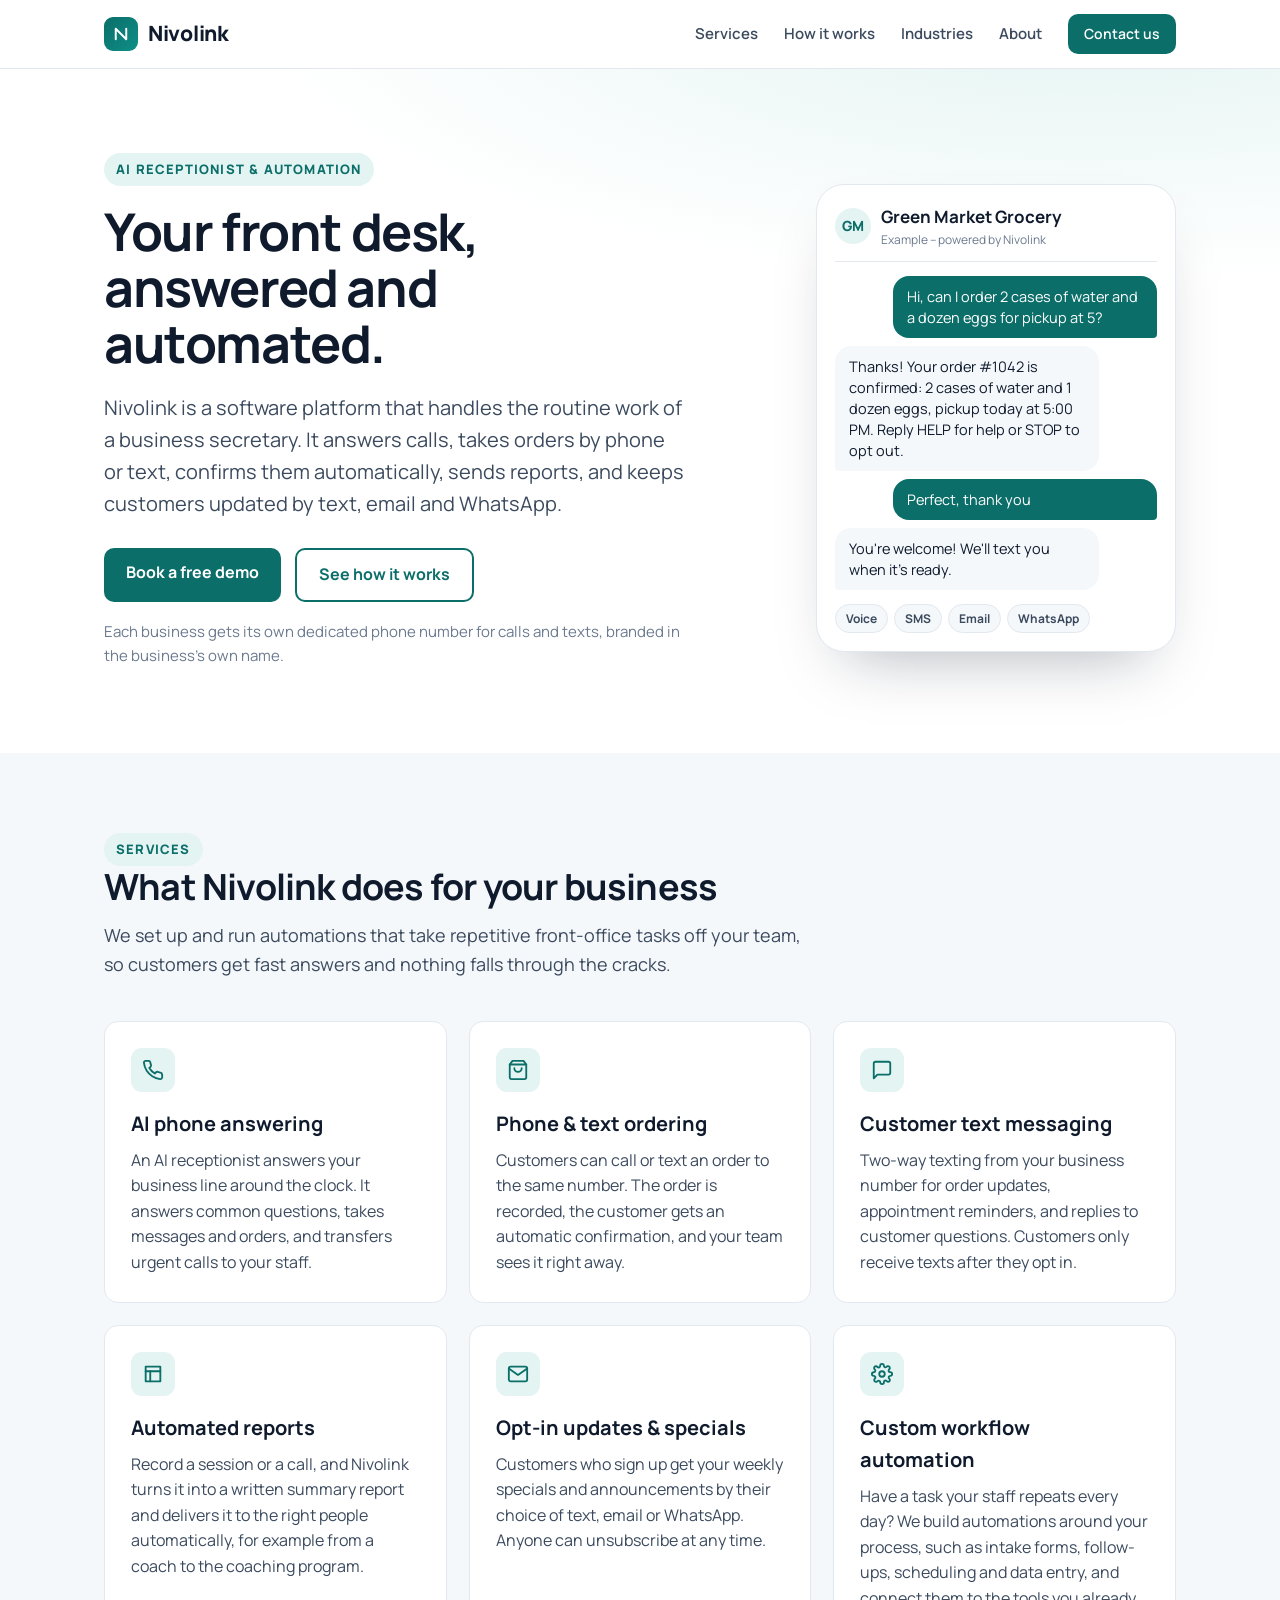
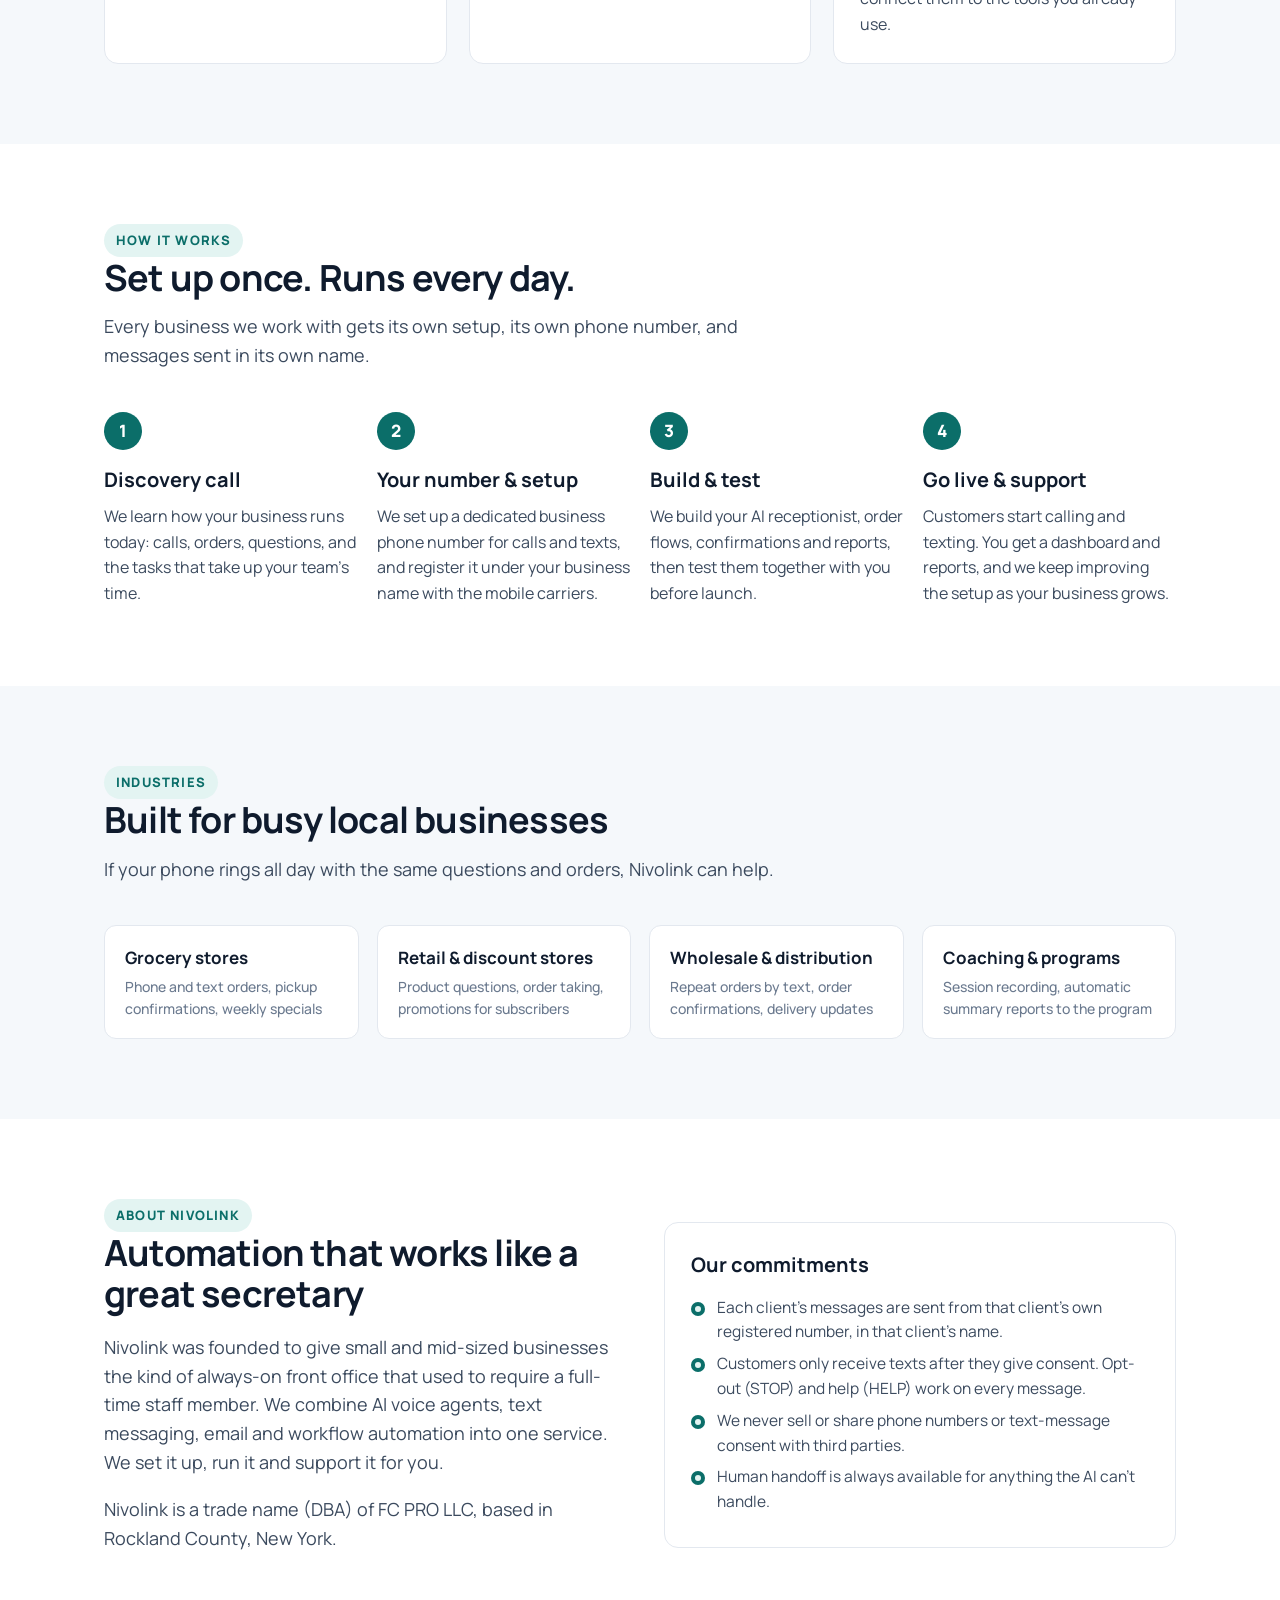
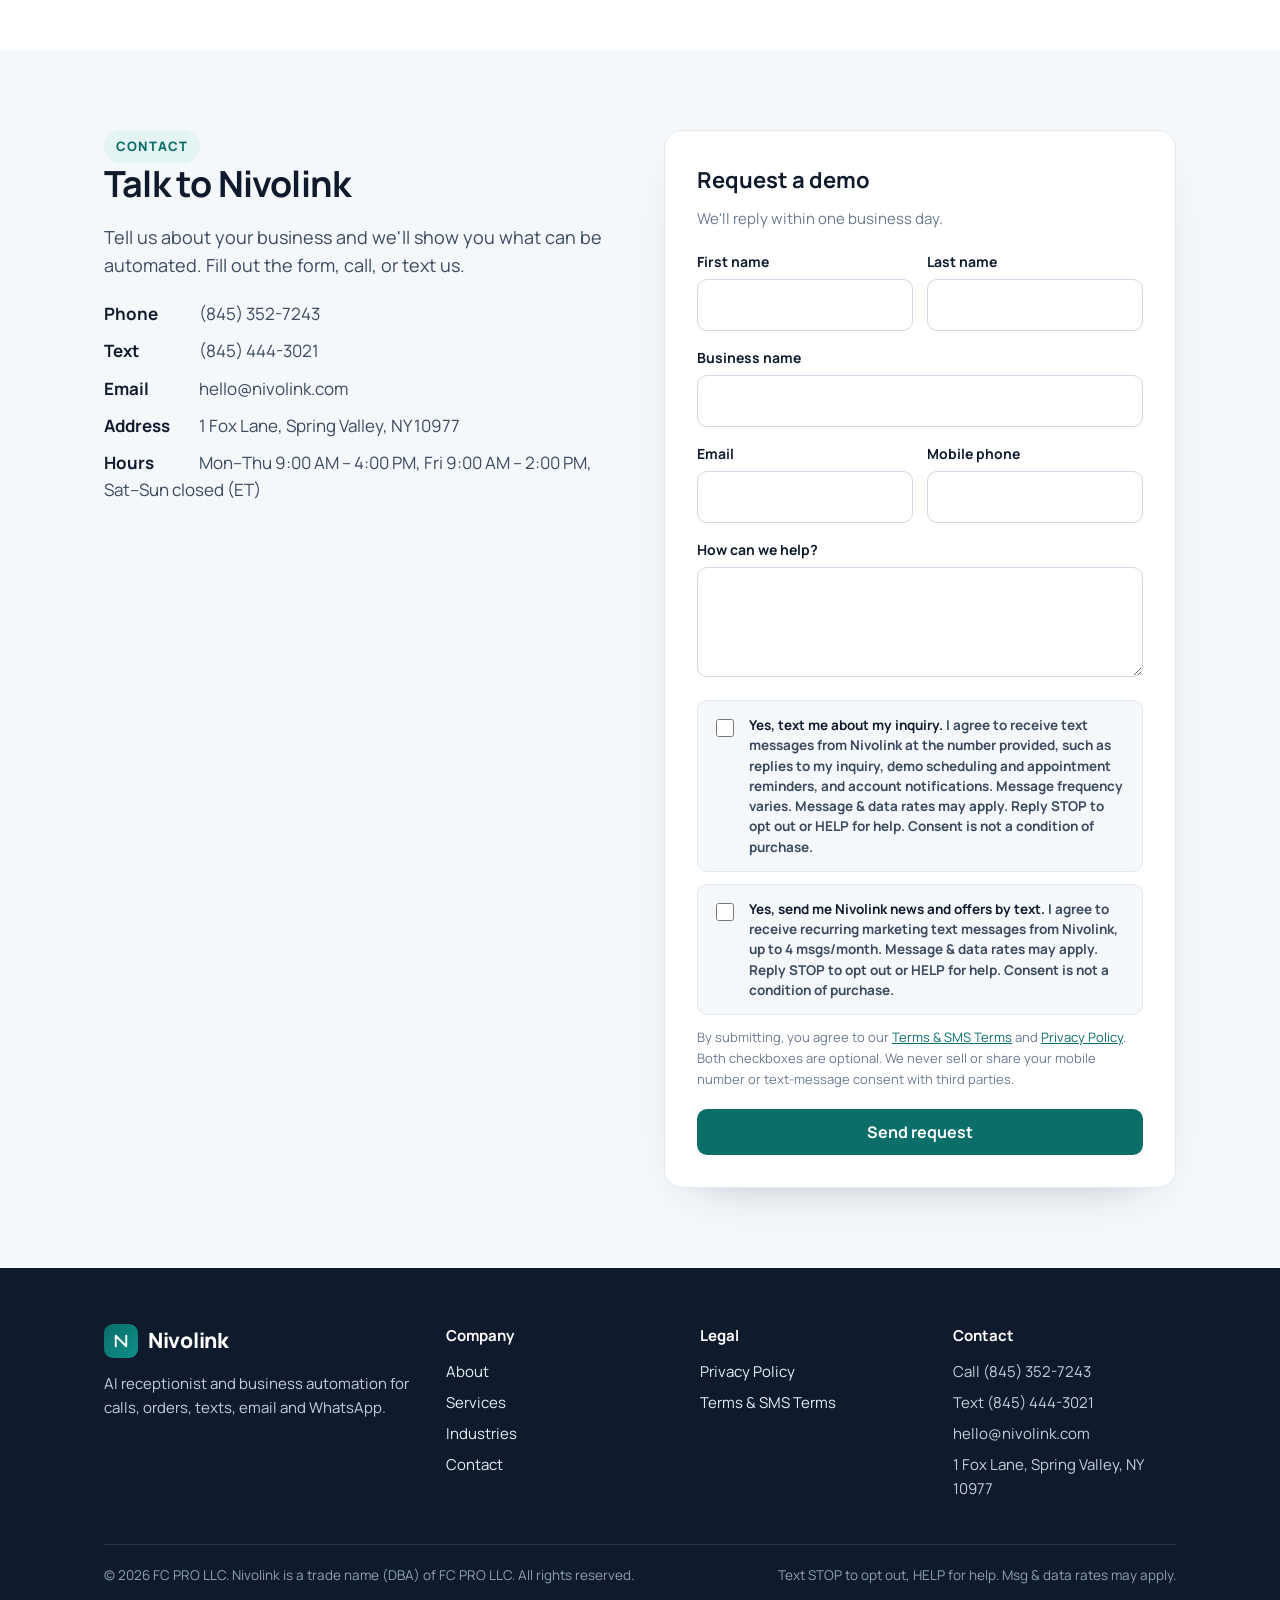
==== commit b89b8651: "Switch Nivolink texting number to (845) 444-3021 Co-Authored-By: Claude Opus 5.5 <noreply@anthropic." ====
--- a/index.html
+++ b/index.html
@@ -162,7 +162,7 @@
       <p style="color:var(--ink-2);font-size:18px">Tell us about your business and we'll show you what can be automated. Fill out the form, call, or text us.</p>
       <ul class="contact-list">
         <li><b>Phone</b> (845) 352-7243</li>
-        <li><b>Text</b> (845) 999-1215</li>
+        <li><b>Text</b> (845) 444-3021</li>
         <li><b>Email</b> hello@nivolink.com</li>
         <li><b>Address</b> 1 Fox Lane, Spring Valley, NY 10977</li>
         <li><b>Hours</b> Mon–Thu 9:00 AM – 4:00 PM, Fri 9:00 AM – 2:00 PM, Sat–Sun closed (ET)</li>
@@ -214,7 +214,7 @@
       </div>
       <div><h4>Company</h4><ul><li><a href="#about">About</a></li><li><a href="#services">Services</a></li><li><a href="#industries">Industries</a></li><li><a href="#contact">Contact</a></li></ul></div>
       <div><h4>Legal</h4><ul><li><a href="privacy.html">Privacy Policy</a></li><li><a href="terms.html">Terms &amp; SMS Terms</a></li></ul></div>
-      <div><h4>Contact</h4><ul><li>Call (845) 352-7243</li><li>Text (845) 999-1215</li><li>hello@nivolink.com</li><li>1 Fox Lane, Spring Valley, NY 10977</li></ul></div>
+      <div><h4>Contact</h4><ul><li>Call (845) 352-7243</li><li>Text (845) 444-3021</li><li>hello@nivolink.com</li><li>1 Fox Lane, Spring Valley, NY 10977</li></ul></div>
     </div>
     <div class="foot-bottom">
       <span>© 2026 FC PRO LLC. Nivolink is a trade name (DBA) of FC PRO LLC. All rights reserved.</span>
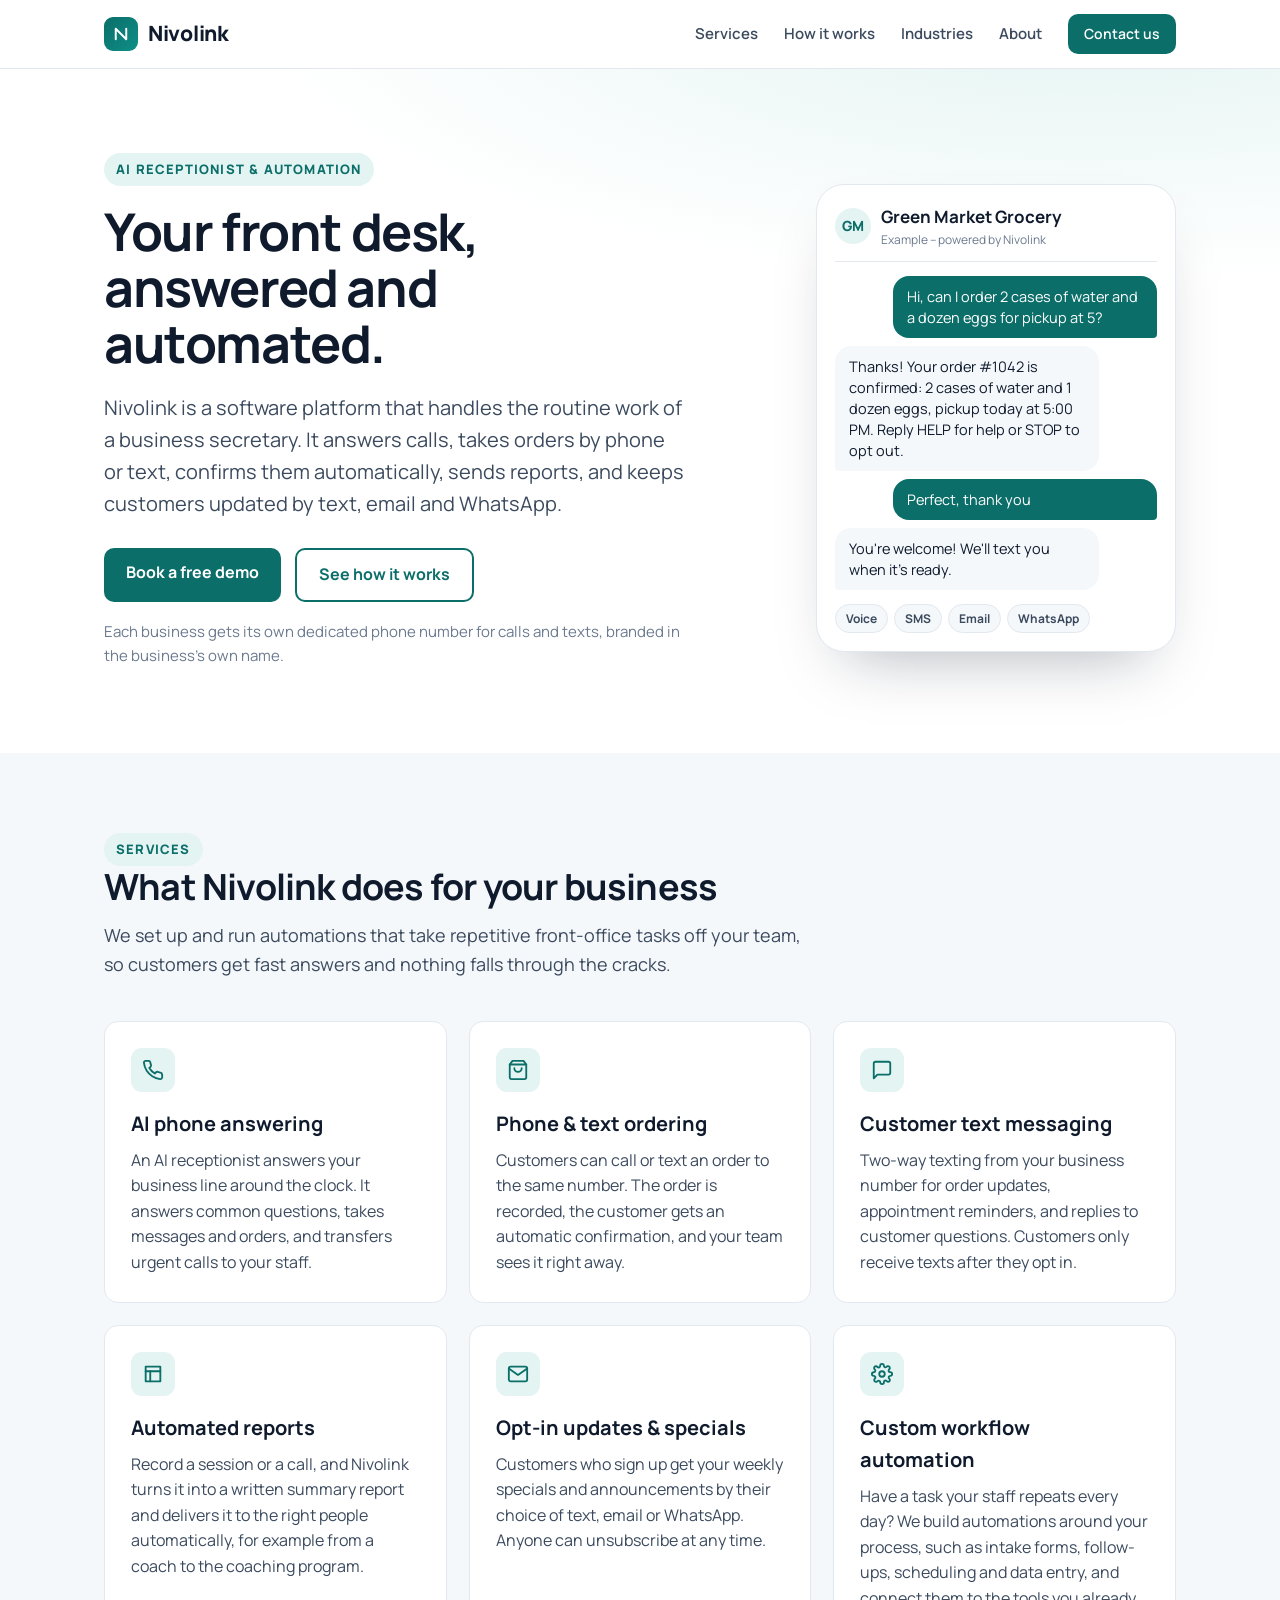
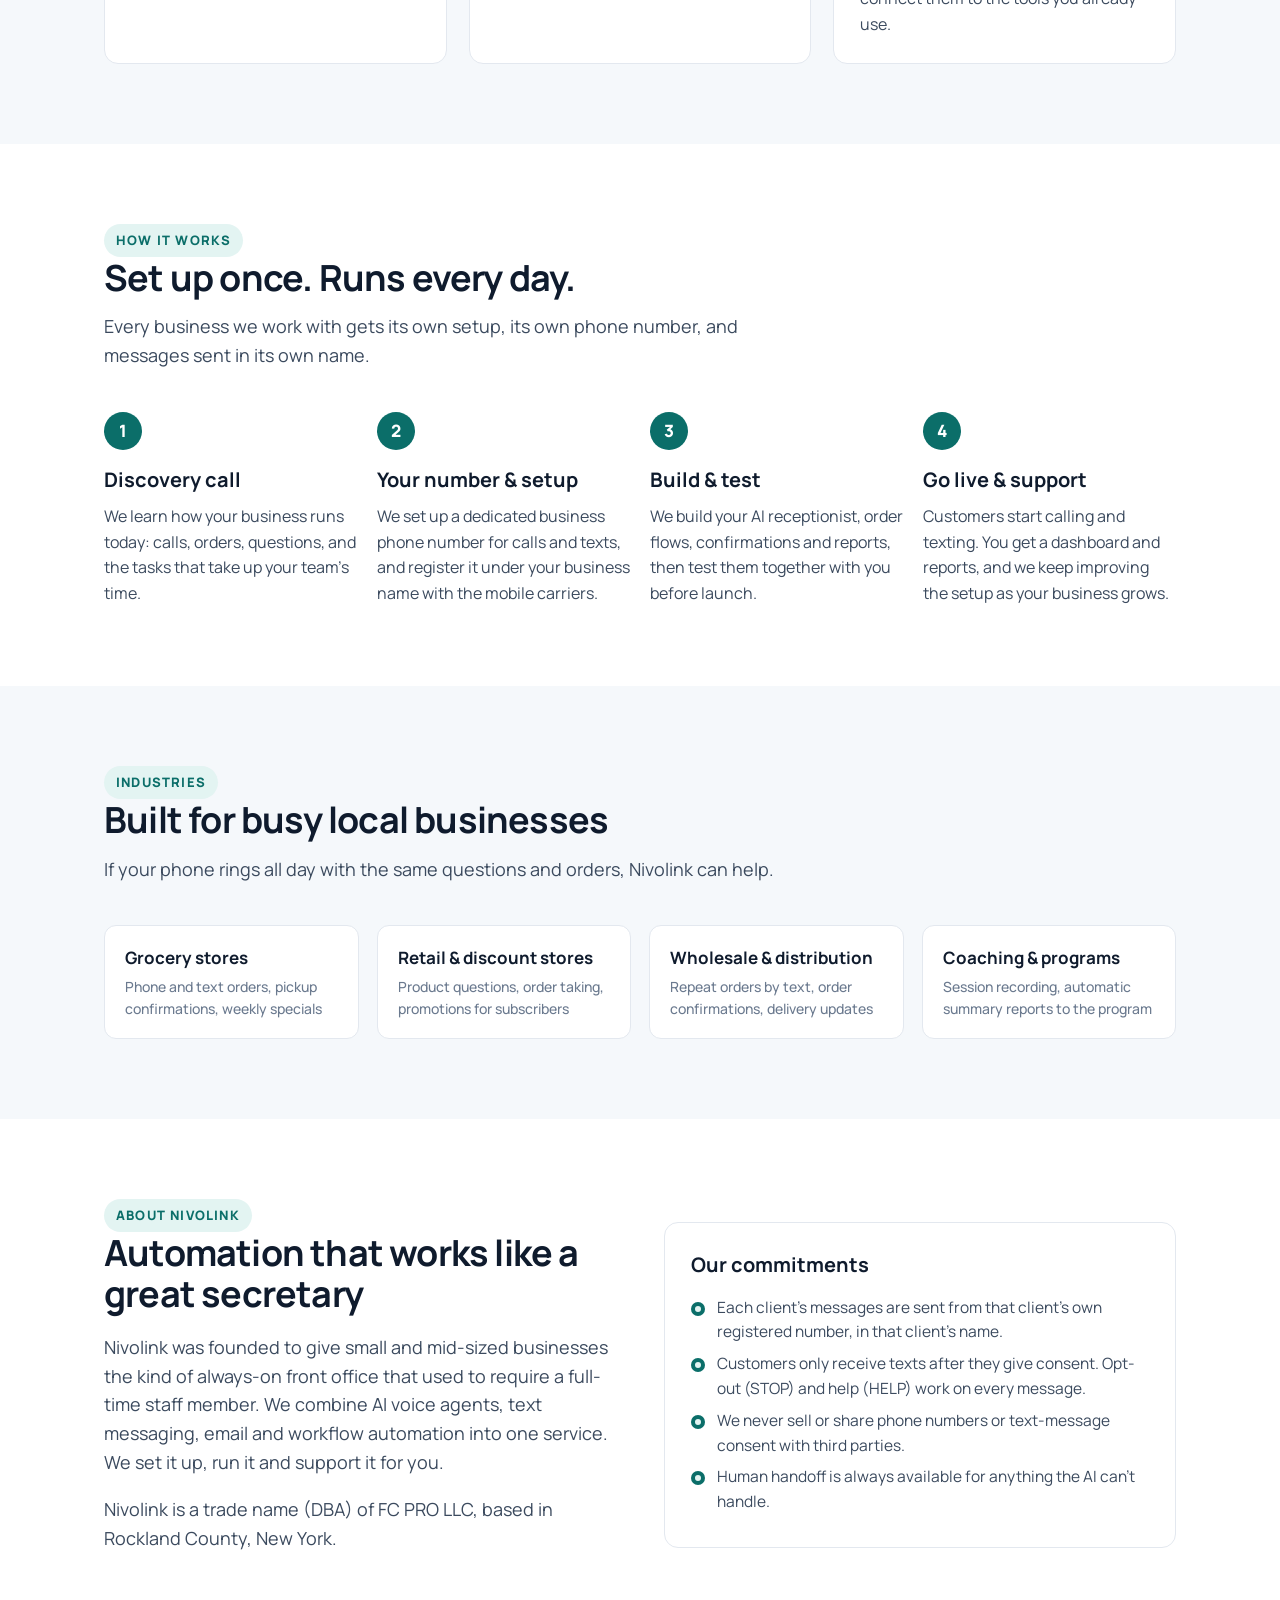
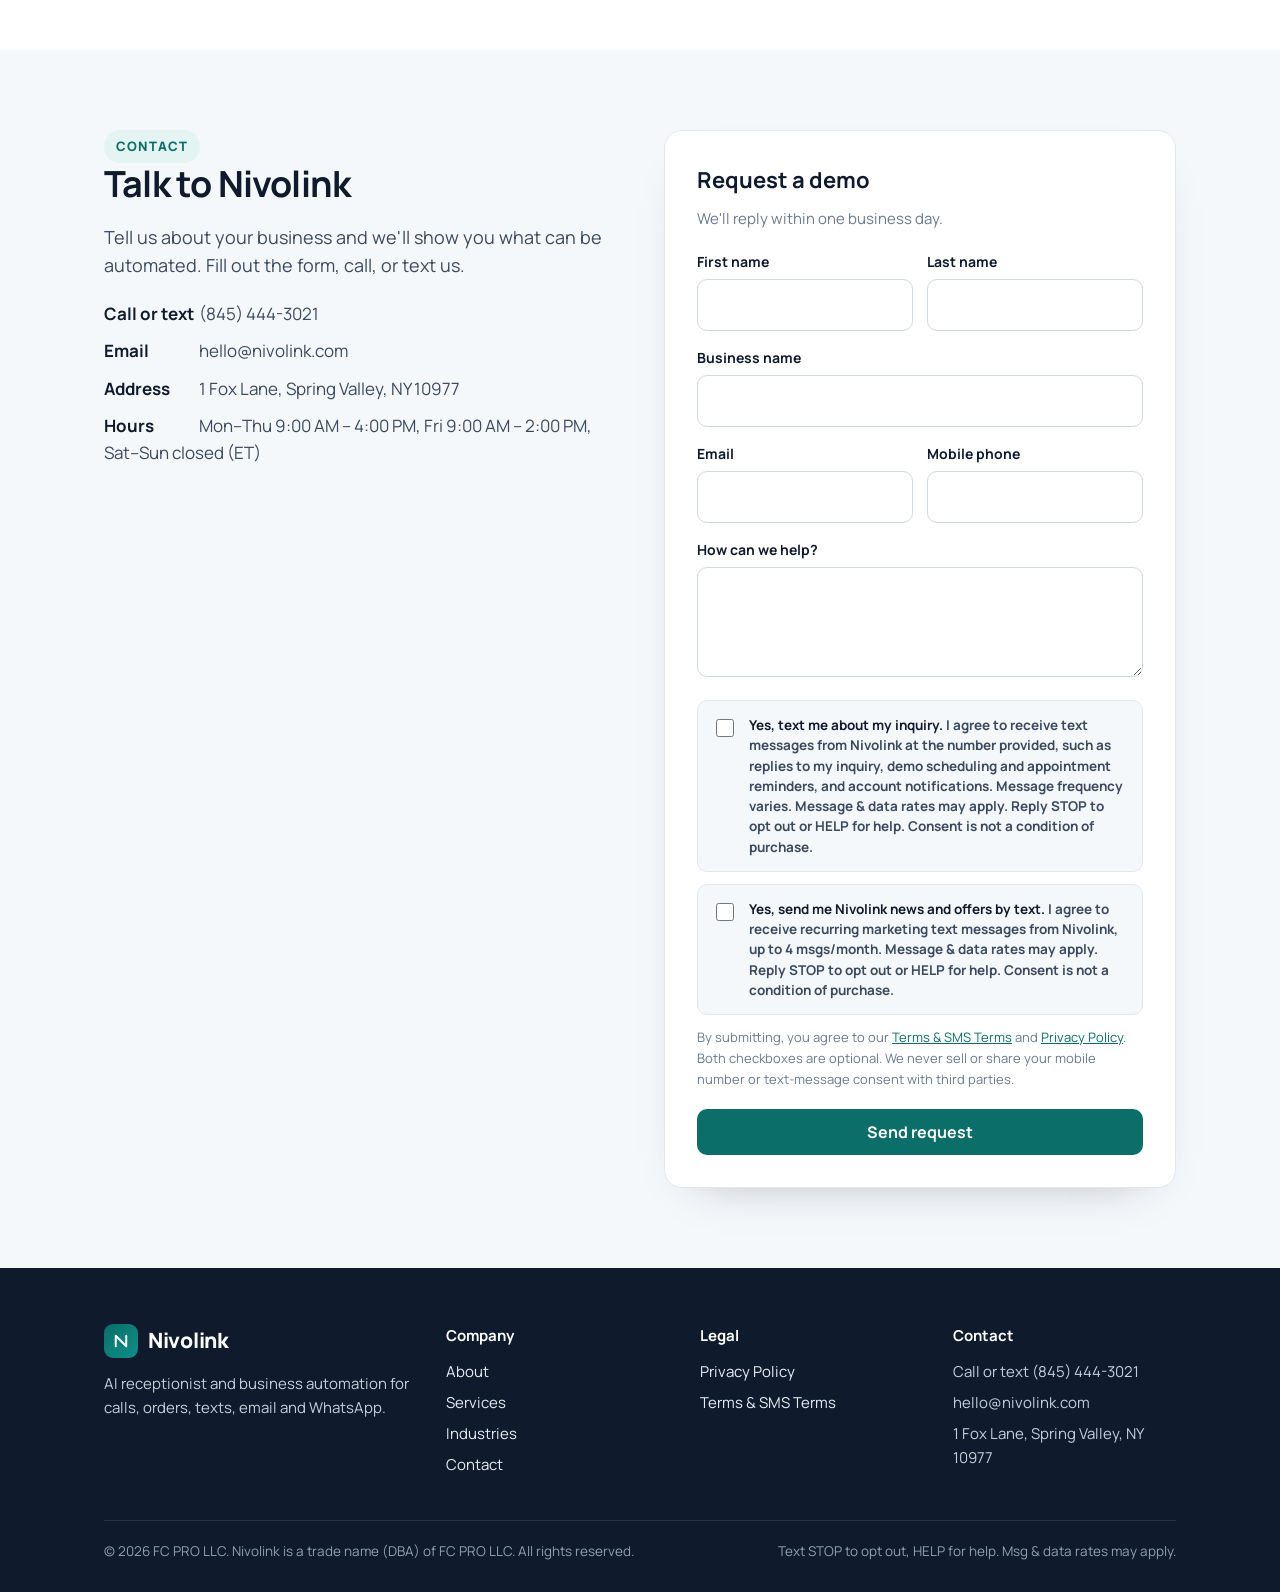
==== commit 8cb2459d: "Use (845) 444-3021 as Nivolink's single call and text number Co-Authored-By: Claude Opus 5.5 <norepl" ====
--- a/index.html
+++ b/index.html
@@ -161,8 +161,7 @@
       <h2>Talk to Nivolink</h2>
       <p style="color:var(--ink-2);font-size:18px">Tell us about your business and we'll show you what can be automated. Fill out the form, call, or text us.</p>
       <ul class="contact-list">
-        <li><b>Phone</b> (845) 352-7243</li>
-        <li><b>Text</b> (845) 444-3021</li>
+        <li><b>Call or text</b> (845) 444-3021</li>
         <li><b>Email</b> hello@nivolink.com</li>
         <li><b>Address</b> 1 Fox Lane, Spring Valley, NY 10977</li>
         <li><b>Hours</b> Mon–Thu 9:00 AM – 4:00 PM, Fri 9:00 AM – 2:00 PM, Sat–Sun closed (ET)</li>
@@ -198,7 +197,7 @@
         <p class="fineprint">By submitting, you agree to our <a href="terms.html">Terms &amp; SMS Terms</a> and <a href="privacy.html">Privacy Policy</a>. Both checkboxes are optional. We never sell or share your mobile number or text-message consent with third parties.</p>
         <button class="btn" type="submit" style="width:100%;margin-top:6px">Send request</button>
         <div class="thanks" id="thanks">Thank you! We received your request and will be in touch within one business day.</div>
-        <div class="thanks" id="form-error" style="background:#fdecec;border-color:#f3c2c2">Sorry, something went wrong. Please try again, or email hello@nivolink.com or call (845) 352-7243.</div>
+        <div class="thanks" id="form-error" style="background:#fdecec;border-color:#f3c2c2">Sorry, something went wrong. Please try again, or email hello@nivolink.com or call (845) 444-3021.</div>
       </form>
     </div>
   </div>
@@ -214,7 +213,7 @@
       </div>
       <div><h4>Company</h4><ul><li><a href="#about">About</a></li><li><a href="#services">Services</a></li><li><a href="#industries">Industries</a></li><li><a href="#contact">Contact</a></li></ul></div>
       <div><h4>Legal</h4><ul><li><a href="privacy.html">Privacy Policy</a></li><li><a href="terms.html">Terms &amp; SMS Terms</a></li></ul></div>
-      <div><h4>Contact</h4><ul><li>Call (845) 352-7243</li><li>Text (845) 444-3021</li><li>hello@nivolink.com</li><li>1 Fox Lane, Spring Valley, NY 10977</li></ul></div>
+      <div><h4>Contact</h4><ul><li>Call or text (845) 444-3021</li><li>hello@nivolink.com</li><li>1 Fox Lane, Spring Valley, NY 10977</li></ul></div>
     </div>
     <div class="foot-bottom">
       <span>© 2026 FC PRO LLC. Nivolink is a trade name (DBA) of FC PRO LLC. All rights reserved.</span>
